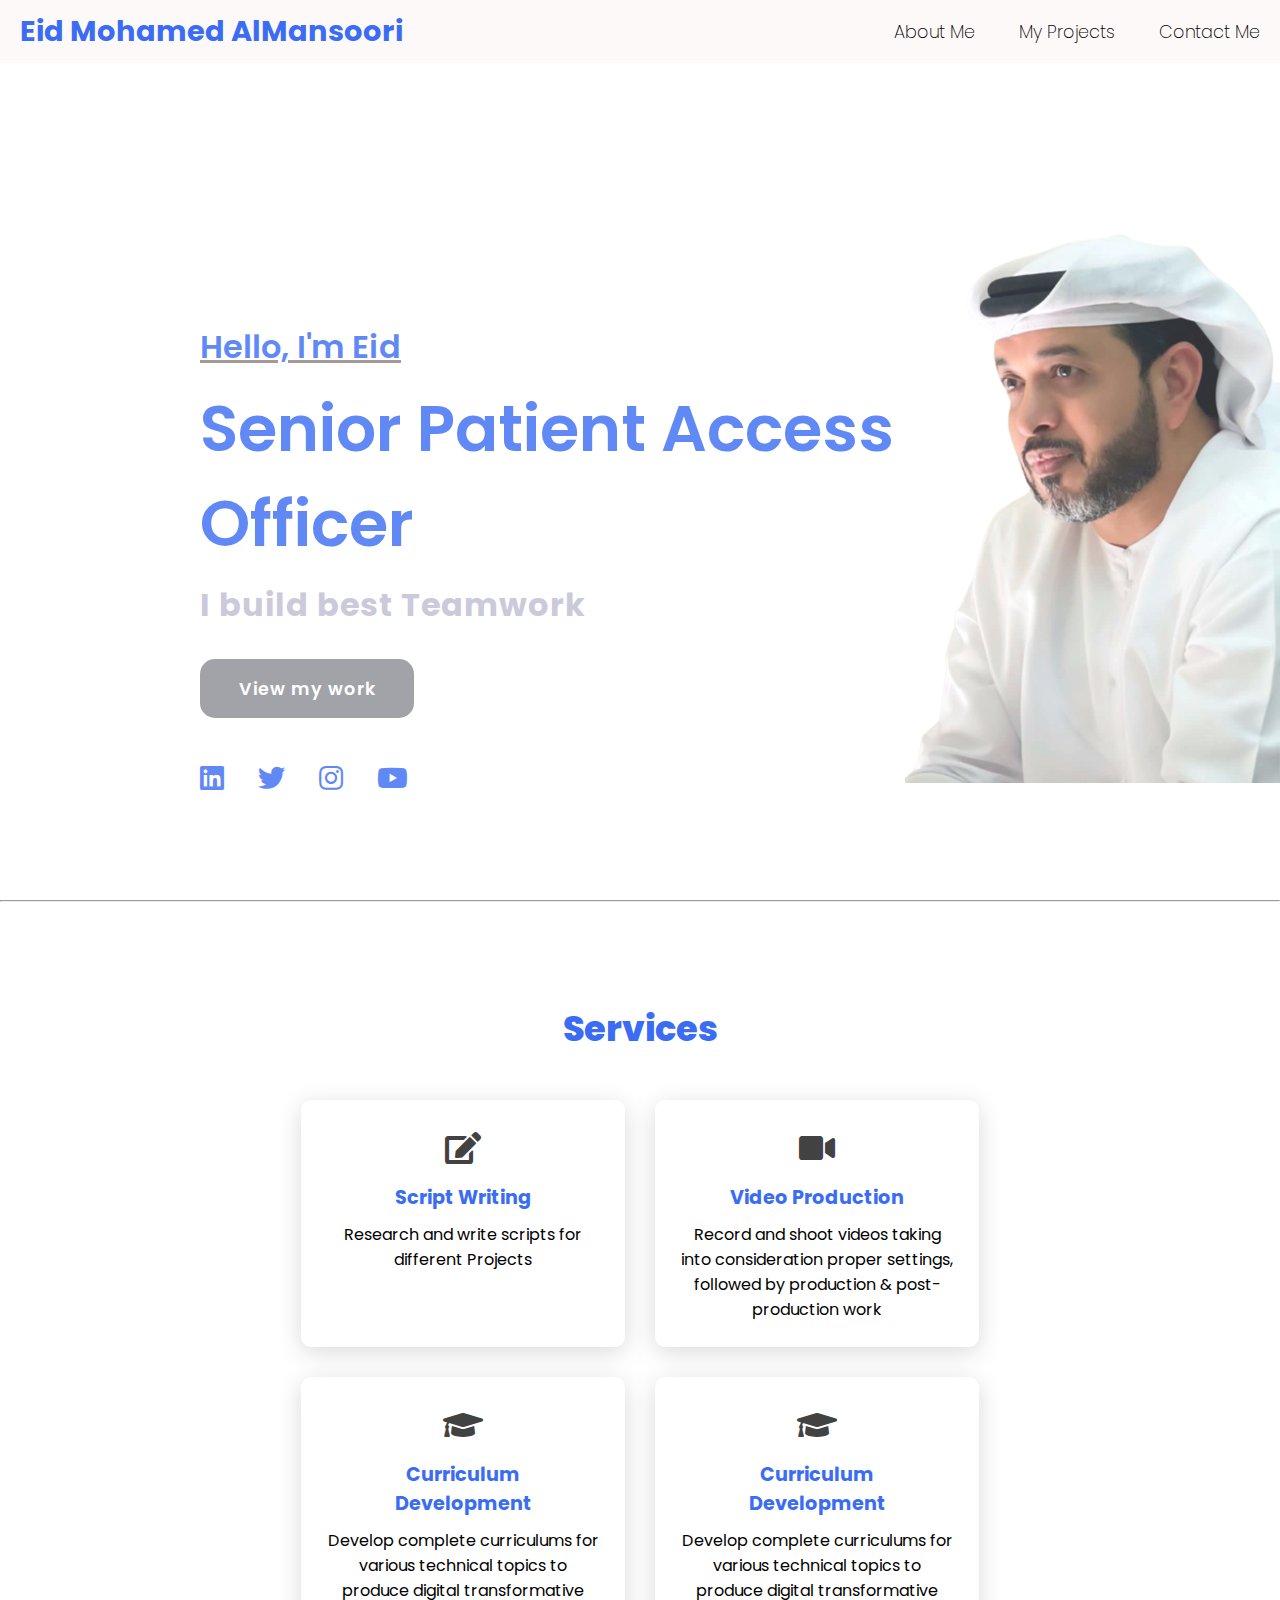
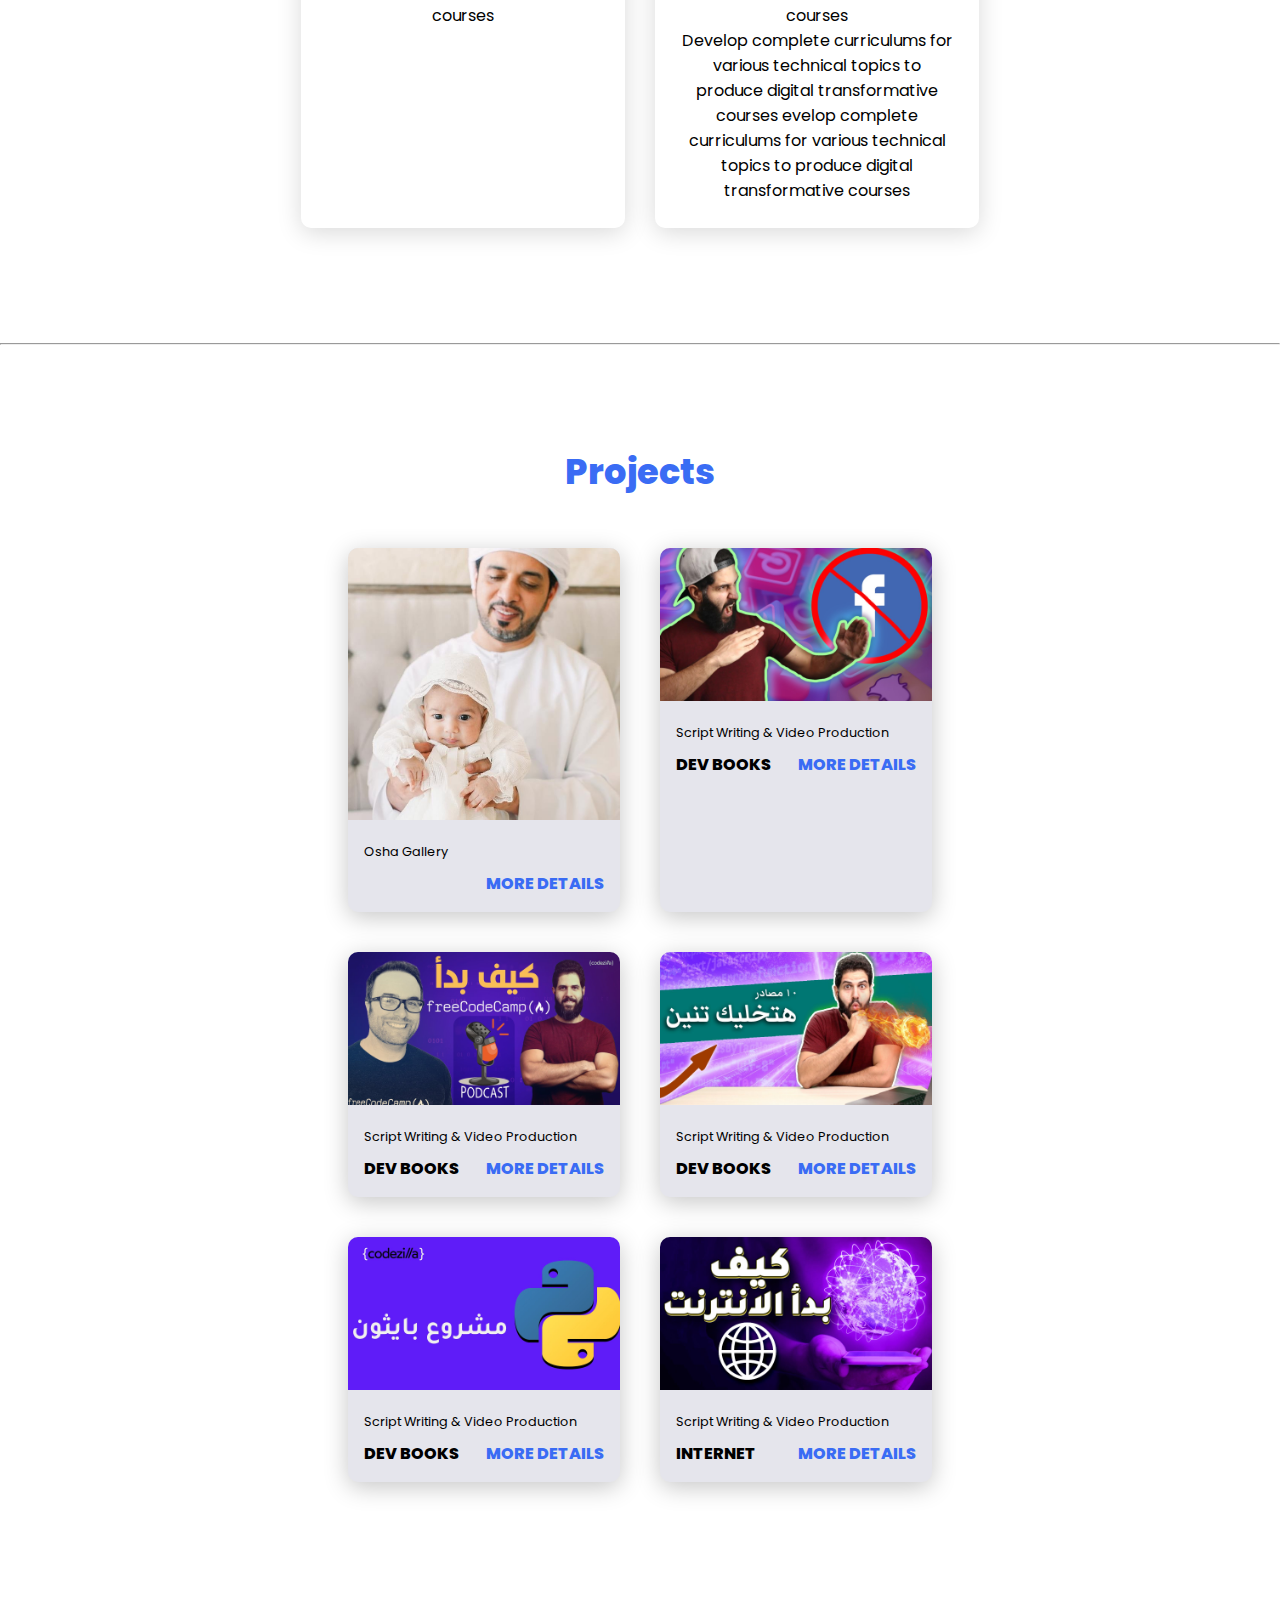
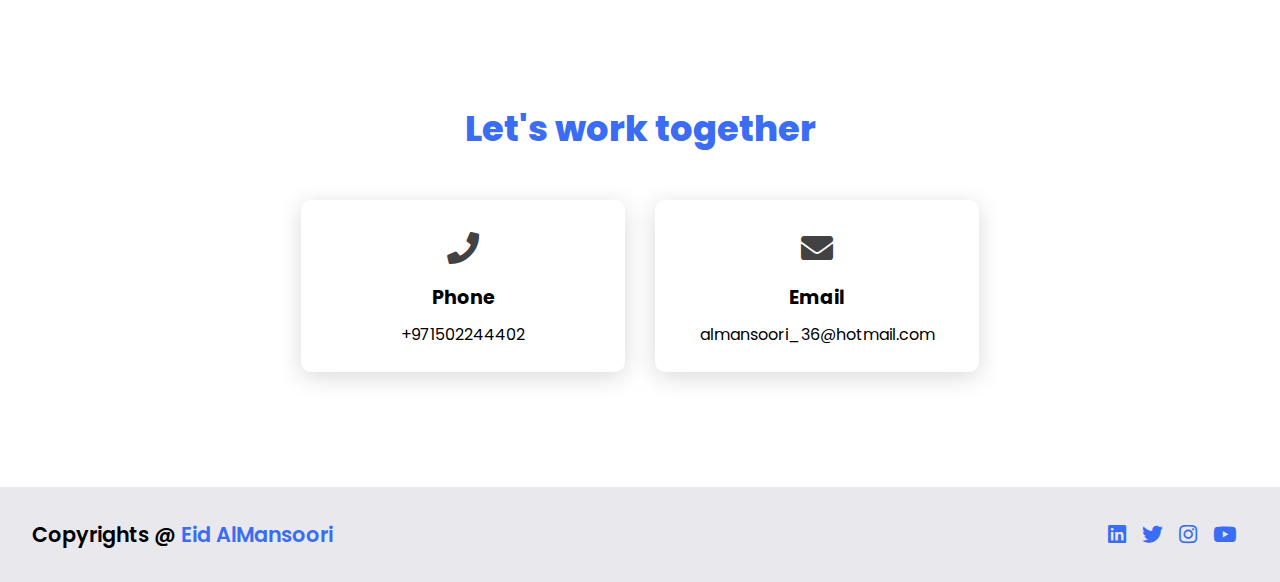
==== index.html @ 2c75a805 "b" ====
<!DOCTYPE html>
<html lang="en">
<head>
    <meta charset="UTF-8">
    <meta http-equiv="X-UA-Compatible" content="IE=edge">
    <meta name="viewport" content="width=device-width, initial-scale=1.0">
    <link rel="stylesheet" href="https://cdnjs.cloudflare.com/ajax/libs/font-awesome/5.15.4/css/all.min.css">
    <link rel="stylesheet" href="style.css">
    <title>Eid AlMansoori</title>
</head>



<body>

    <header>
        <a href="#" class="logo">Eid Mohamed AlMansoori</a>
        <nav class="navigation">
            <a href="#services">About Me</a>
            <a href="#projects">My Projects</a>
            <a href="#contact">Contact Me</a>
        </nav>
    </header>

    <section class="main">
        <div>
            <h2>Hello, I'm Eid<br><span>Senior Patient Access Officer</span></h2>
            <h3>I build best Teamwork</h3>
            <a href="#projects" class="main-btn">View my work</a>
            <div class="social-icons">
                <a href="#"><i class="fab fa-linkedin"></i></a>
                <a href="#"><i class="fab fa-twitter"></i></a>
                <a href="#"><i class="fab fa-instagram"></i></a>
                <a href="#"><i class="fab fa-youtube"></i></a>
            </div>
        </div>
    </section>
    
    <hr>

    <section class="cards" id="services">
        <h2 class="title">Services</h2>
        <div class="content">
            <div class="card">
                <div class="icon">
                    <i class="fas fa-edit"></i>
                </div>
                <div class="info">
                    <h3>Script Writing</h3>
                    <p>Research and write scripts for different Projects</p>
                </div>
            </div>
            <div class="card">
                <div class="icon">
                    <i class="fas fa-video"></i>
                </div>
                <div class="info">
                    <h3>Video Production</h3>
                    <p>Record and shoot videos taking into consideration proper settings, followed by production & post-production work</p>
                </div>
            </div>
            <div class="card">
                <div class="icon">
                    <i class="fas fa-graduation-cap"></i>
                </div>
                <div class="info">
                    <h3>Curriculum Development</h3>
                    <p>Develop complete curriculums for various technical topics to produce digital transformative courses</p>
                </div>
            </div>
            <div class="card">
                <div class="icon">
                    <i class="fas fa-graduation-cap"></i>
                </div>
                <div class="info">
                    <h3>Curriculum Development</h3>
                    <p>Develop complete curriculums for various technical topics to produce digital transformative courses</p>
                    <p>Develop complete curriculums for various technical topics to produce digital transformative courses evelop complete curriculums for various technical topics to produce digital transformative courses</p>
                </div>
        </div>
    </section>
<hr>
    <section class="projects" id="projects">
        <h2 class="title">Projects</h2>
        <div class="content">
            <div class="project-card">
                <div class="project-image">
                    <img src="images/Eid.jpg" />
                </div>
                <div class="project-info">
                    <p class="project-category">Osha Gallery</p>
                    <strong class="project-title">
                        <span></span>
                        <a href="#" class="more-details">More details</a>
                    </strong>
                </div>
            </div>
            <div class="project-card">
                <div class="project-image">
                    <img src="images/work2.jpg" />
                </div>
                <div class="project-info">
                    <p class="project-category">Script Writing & Video Production</p>
                    <strong class="project-title">
                        <span>Dev Books</span>
                        <a href="#" class="more-details">More details</a>
                    </strong>
                </div>
            </div>
            <div class="project-card">
                <div class="project-image">
                    <img src="images/work3.jpg" />
                </div>
                <div class="project-info">
                    <p class="project-category">Script Writing & Video Production</p>
                    <strong class="project-title">
                        <span>Dev Books</span>
                        <a href="#" class="more-details">More details</a>
                    </strong>
                </div>
            </div>
            <div class="project-card">
                <div class="project-image">
                    <img src="images/work4.jpg" />
                </div>
                <div class="project-info">
                    <p class="project-category">Script Writing & Video Production</p>
                    <strong class="project-title">
                        <span>Dev Books</span>
                        <a href="#" class="more-details">More details</a>
                    </strong>
                </div>
            </div>
            <div class="project-card">
                <div class="project-image">
                    <img src="images/work5.jpg" />
                </div>
                <div class="project-info">
                    <p class="project-category">Script Writing & Video Production</p>
                    <strong class="project-title">
                        <span>Dev Books</span>
                        <a href="#" class="more-details">More details</a>
                    </strong>
                </div>
            </div>
            <div class="project-card">
                <div class="project-image">
                    <img src="images/work6.jpg" />
                </div>
                <div class="project-info">
                    <p class="project-category">Script Writing & Video Production</p>
                    <strong class="project-title">
                        <span>Internet</span>
                        <a href="#" class="more-details">More details</a>
                    </strong>
                </div>
            </div>
        </div>
    </section>

    <section class="cards contact" id="contact">
        <h2 class="title">Let's work together</h2>
        <div class="content">
            <div class="card">
                <div class="icon">
                    <i class="fas fa-phone"></i>
                </div>
                <div class="info">
                    <h3>Phone</h3>
                    <p>+971502244402</p>
                </div>
            </div>
            <div class="card">
                <div class="icon">
                    <i class="fas fa-envelope"></i>
                </div>
                <div class="info">
                    <h3>Email</h3>
                    <p>almansoori_36@hotmail.com</p>
                </div>
            </div>
        </div>
    </section>
    
    <footer class="footer">

        <p class="footer-title">Copyrights @ <span>Eid AlMansoori</span></p>
        <div class="social-icons">
            <a href="#"><i class="fab fa-linkedin"></i></a>
            <a href="#"><i class="fab fa-twitter"></i></a>
            <a href="#"><i class="fab fa-instagram"></i></a>
            <a href="#"><i class="fab fa-youtube"></i></a>
        </div>
        
    </footer>

</body>
</html>
---- style.css ----
@import url('https://fonts.googleapis.com/css2?family=Poppins:ital,wght@0,100;0,200;0,300;0,400;0,500;0,600;0,700;0,800;0,900;1,100;1,200;1,300;1,400;1,500;1,600;1,700;1,800;1,900&display=swap');

*{
    font-family: 'Poppins', sans-serif;
    margin: 0;
    padding: 0;
    box-sizing: border-box;
    scroll-behavior: smooth; 
}


header {
    background-color: #fdf9f9;
    width: 100%;
    position: fixed;
    z-index: 999;
    display: flex;
    justify-content: space-between;
    align-items: center;
    padding: 10px 20px ;
}

.logo{
    text-decoration: none;
    color: #3a6cf4;
    font-weight: 700;
    font-size: 1.8em;
    text-shadow: #000000;
}

.navigation a{
    color: #000000;
    text-decoration: none;
    font-size: 1.1em;
    font-weight: 250;
    padding-left: 40px; 
}


hr {
    box-sizing: content-box;
    height: 0;
    overflow: visible;}


.navigation a:hover{
    color: #6d6d6e;
}

section {
    padding: 100px 200px;
}

.main {
    width: 100%;
    min-height: 100vh;
    display: flex;
    align-items: flex-end;
    background: url(images/image.png) no-repeat;
    background-position: right;
    background-attachment: fixed;
    opacity: 0.8
}

.main h2 {
    color: #3a6cf4;
    font-size: 2em;
    font-weight: 600;
    text-decoration-line: underline;
    text-decoration-color: rgb(142, 130, 130);
}

.main h2 span {
    display: inline-block;
    margin-top: 10px;
    color: #3a6cf4;
    font-size: 2em;
    font-weight: 600;
}

.main h3 {
    color: #bdbdd1;
    font-size: 2em;
    font-weight: 700;
    letter-spacing: 1px;
    margin-top: 10px;
    margin-bottom: 30px;
}

.main-btn {
    color: #fff;
    background-color: #8b8d94;
    text-decoration: none;
    font-size: 1.1em;
    font-weight: 600;
    display: inline-block;
    padding: 0.9375em 2.1875em;
    letter-spacing: 1px;
    border-radius: 15px;
    margin-bottom: 40px;
    transition: 0.7s ease;
}

.main-btn:hover {
    background-color: #010510;
    transform: scale(1.1);
}

.social-icons a {
    color: #3a6cf4;
    font-size: 1.7em;
    padding-right: 30px;
}
.social-icons a :hover{
    color: rgb(3, 3, 3);
    transform: scale(1.2);
}


.title {
    display: flex;
    justify-content: center;
    color: #3a6cf4;
    font-size: 2.2em;
    font-weight: 800;
    margin-bottom: 30px;
}

.content {
    display: flex;
    justify-content: center;
    flex-direction: row;
    flex-wrap: wrap;
}

.card {
    background-color: #fff;
    width: 20.25em;
    box-shadow: 0 5px 25px rgba(1 1 1 / 15%);
    border-radius: 10px;
    padding: 25px;
    margin: 15px;
    transition: 0.7s ease;
}

.card:hover {
    transform: scale(1.1);
}

.card .icon {
    color: #424242;
    font-size: 2em;
    text-align: center;
}

.info {
    text-align: center;
}

.info h3{
    color: #3a6cf4;
    font-size: 1.2em;
    font-weight: 700;
    margin: 10px;
}

.projects {
    background-color:rgba(255, 255, 255, 0);
}

.projects .content{
    margin-top: 30px;
}

.project-card {
    background-color: #e5e5ec;
    box-shadow: 0 5px 25px rgba(1, 1, 1, 0.228);
    
    min-height: 14em;
    width: 17em;
    overflow: hidden;
    border-radius: 10px;
    margin: 20px;
    transition: 0.7s ease;
}

.project-card:hover {
   transform: scale(1.8);
   border: 2px solid rgb(0, 0, 0);
}

.project-card:hover .project-image {
    opacity: 0.5;
 }

.project-image img{
    width: 100%
}


.project-info {
    padding: 1em;

}

.project-category {
    font-size: 0.8em;
    color: #000;
}

.project-title {
    display: flex;
    justify-content: space-between;
    text-transform: uppercase;
    font-weight: 800;
    margin-top: 10px;
}

.more-details {
    text-decoration: none;
    color: #3a6cf4;
    
}

.more-details:hover {
    color: #000000;
}

.contact .icon{
    font-size: 4;
}

.contact .info h3 {
    color: #000;
}

.contact .info p {
    font-size: auto;
}

.footer {
    background-color: #e9e9ed;
    color: rgb(0, 0, 0);
    padding: 2em;
    display: flex;
    justify-content: space-between;
}

.footer-title {
    font-size: 1.3em;
    font-weight: 600;
}

.footer-title span {
    color: #3a6cf4;
}
.footer .social-icons a{
    font-size: 1.3rem;
    padding: 0 12px 0 0;
}

@media (max-width:1023px){
    header{
        padding: 12px 20px;
    }

    .navigation a{
        padding-left: 10px;
    }

    .title{
        font-size: 1.8em;
    }

    section{
        padding: 80px 20px;
    }

    .main-content h2{
        font-size: 1em;
    }

    .main-content h3{
        font-size: 1.6em;
    }

    .content{
        flex-direction: column;
        align-items: center;
    }

}

@media (max-width:641px){
    body{
        font-size: 12px;
    }

    .main-content h2{
        font-size: 0.8em;
    }

    .main-content h3{
        font-size: 1.4em;
    }
}

@media (max-width:300px){
    body{
        font-size: 10px;
     
    }
}
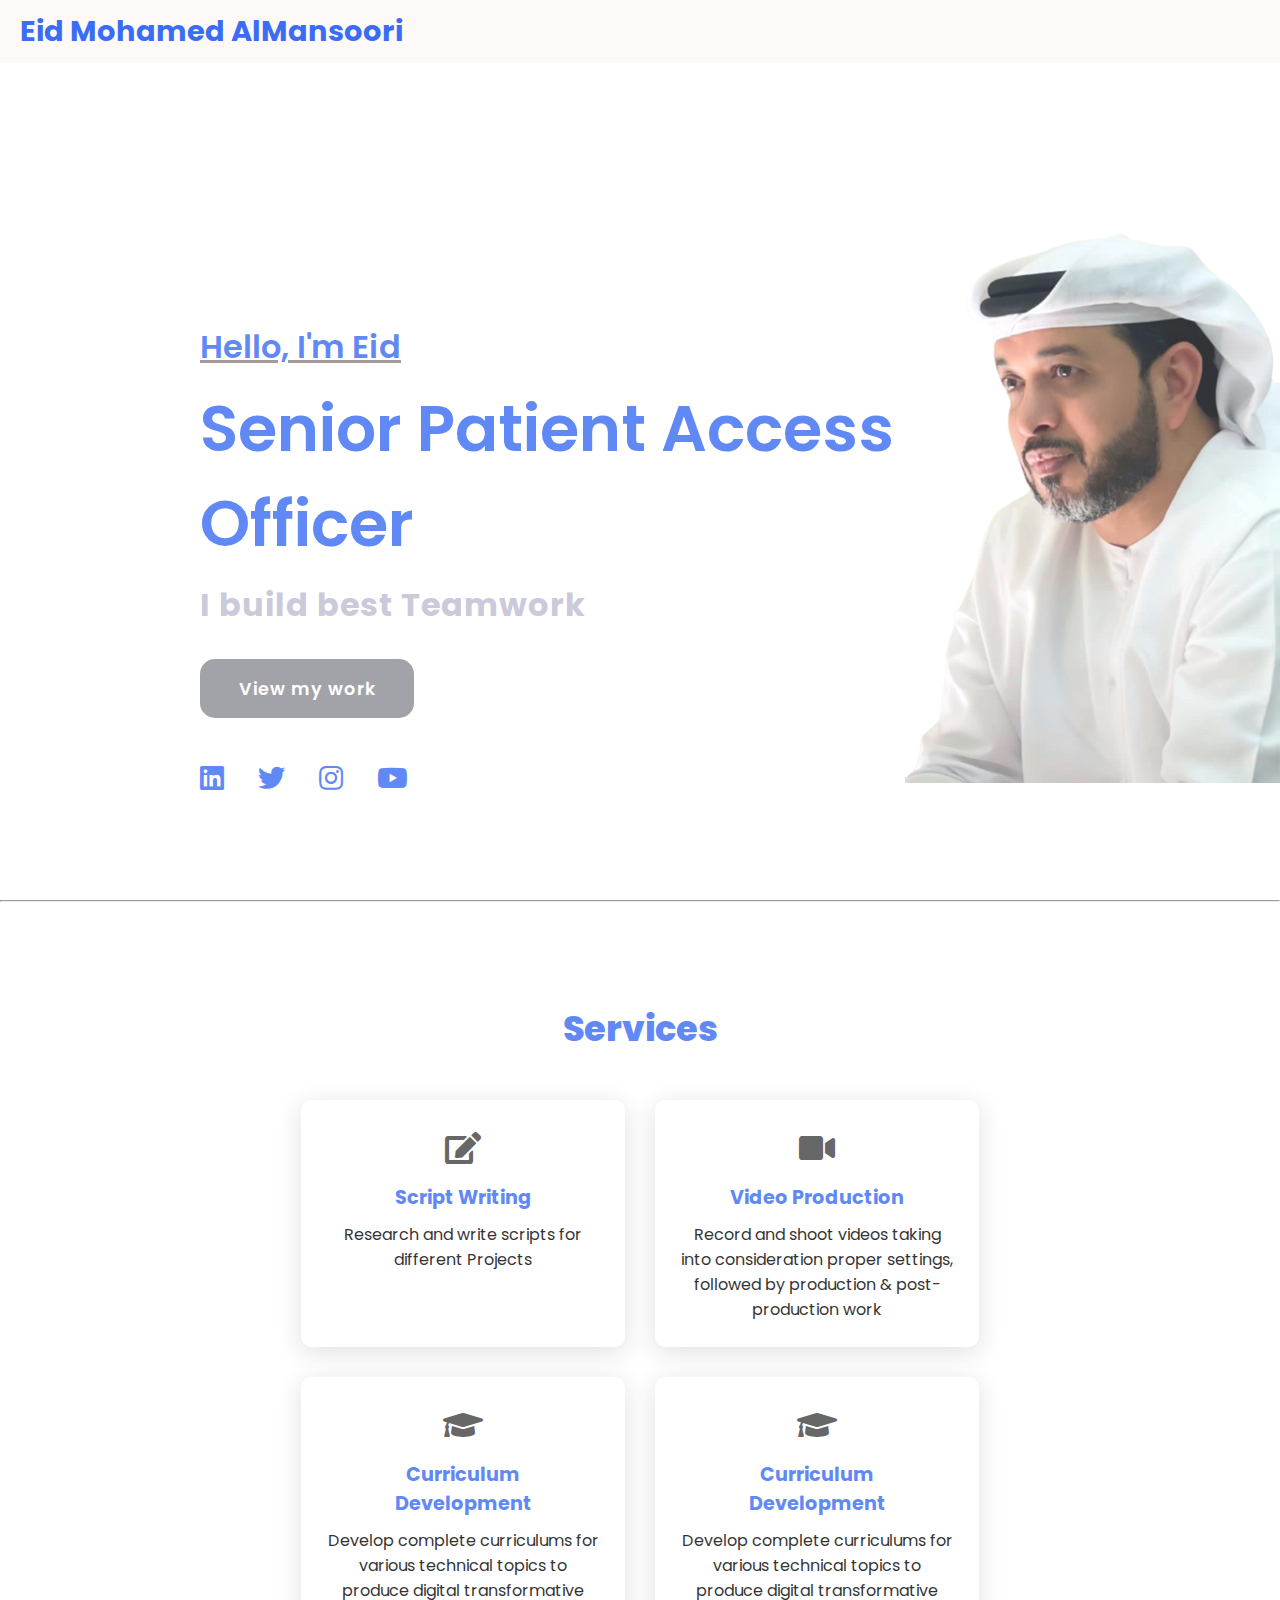
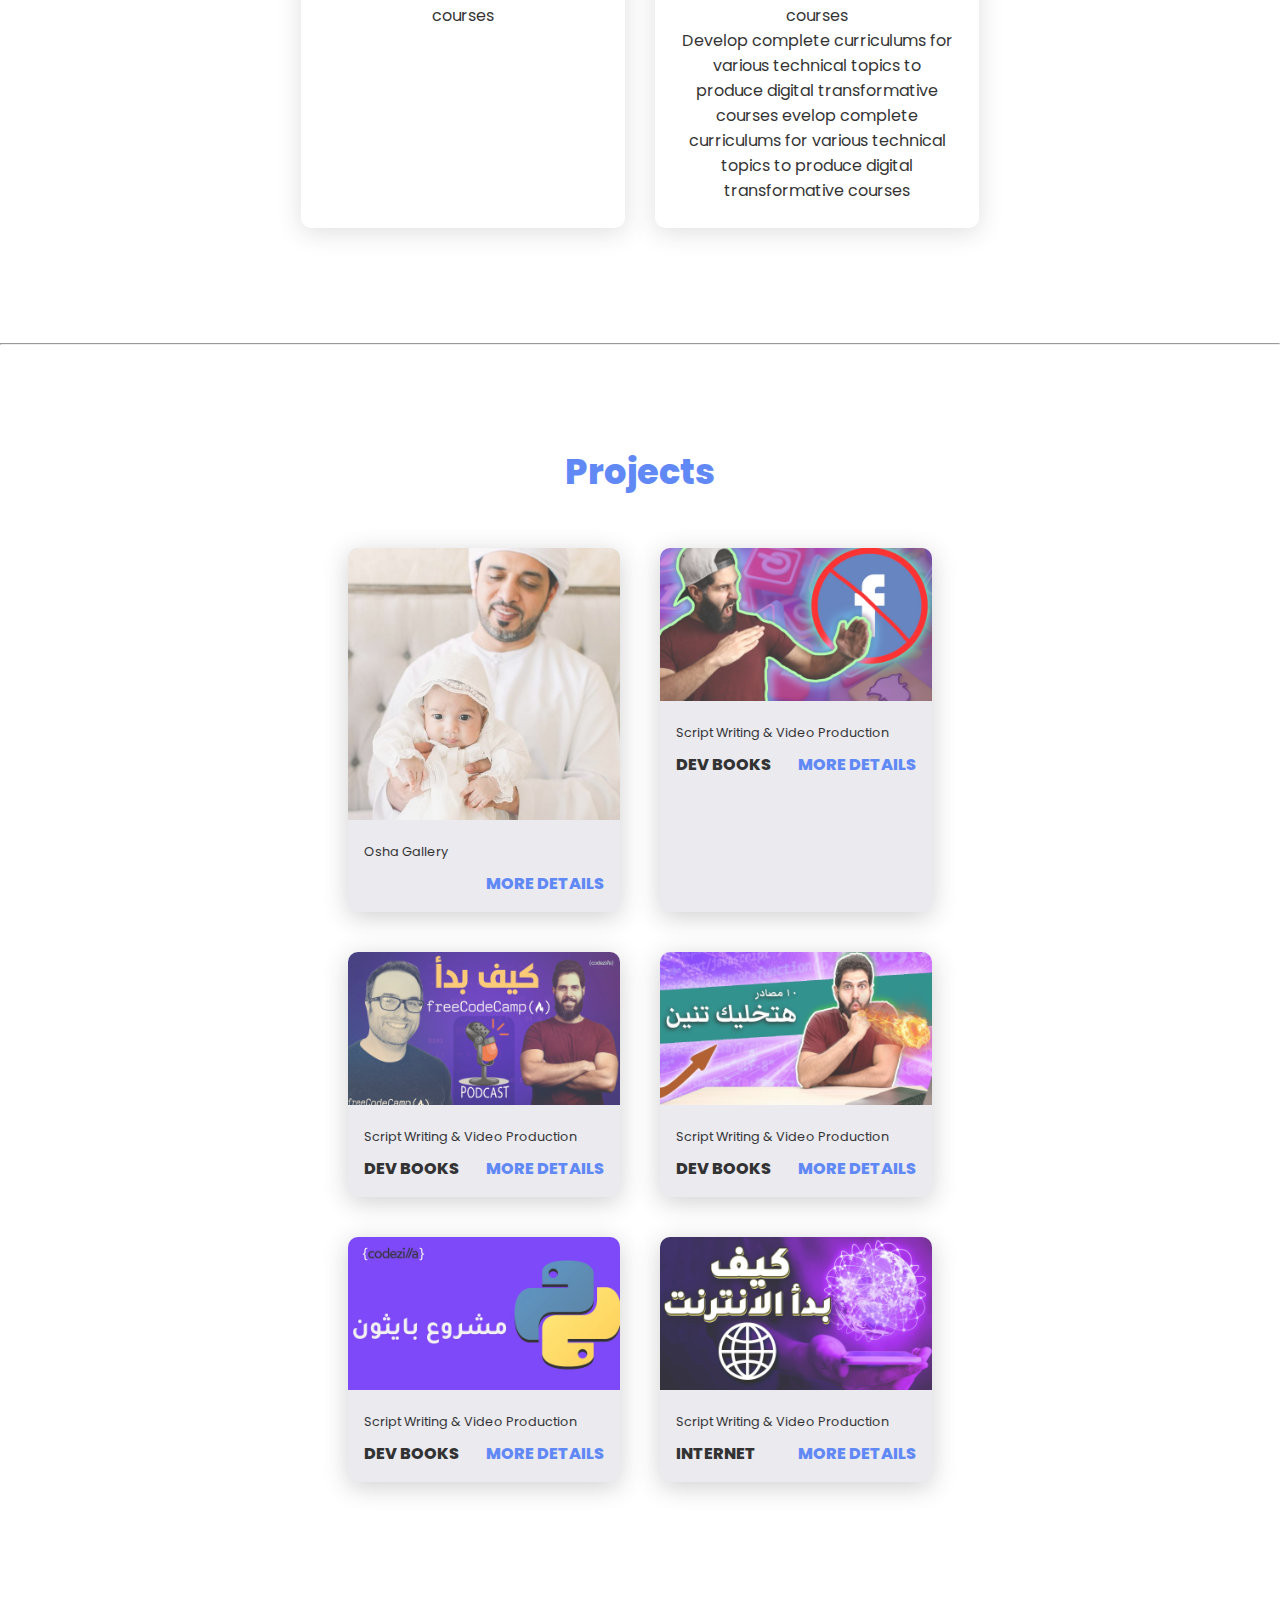
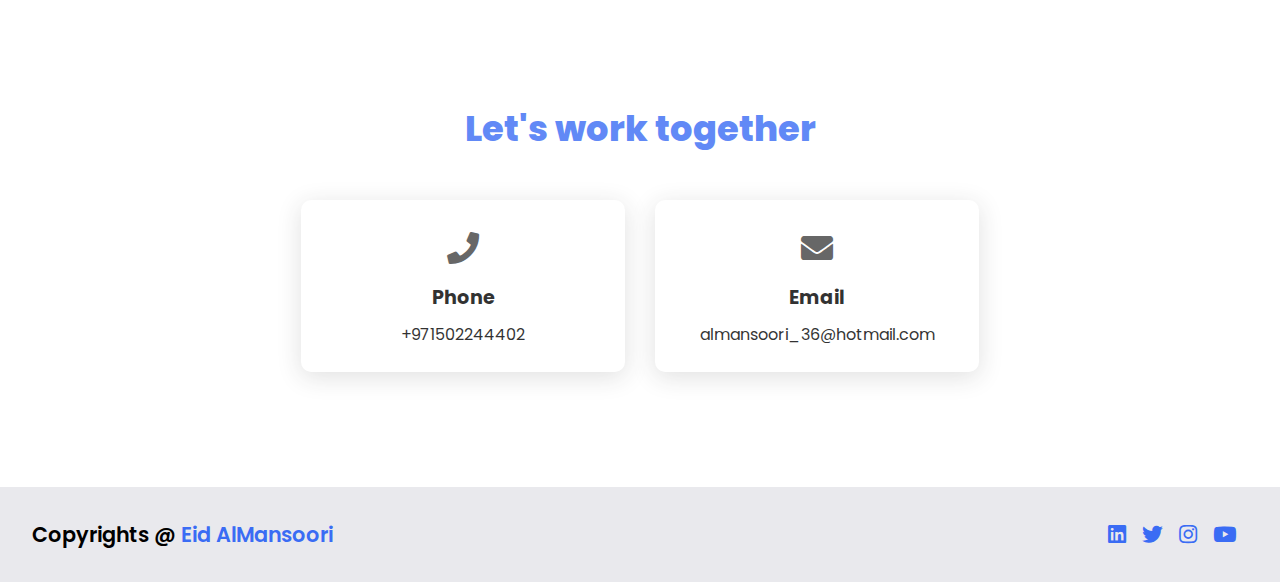
==== commit 20a4cb4a: "a" ====
--- a/index.html
+++ b/index.html
@@ -15,11 +15,6 @@
 
     <header>
         <a href="#" class="logo">Eid Mohamed AlMansoori</a>
-        <nav class="navigation">
-            <a href="#services">About Me</a>
-            <a href="#projects">My Projects</a>
-            <a href="#contact">Contact Me</a>
-        </nav>
     </header>
 
     <section class="main">
@@ -30,7 +25,7 @@
             <div class="social-icons">
                 <a href="#"><i class="fab fa-linkedin"></i></a>
                 <a href="#"><i class="fab fa-twitter"></i></a>
-                <a href="#"><i class="fab fa-instagram"></i></a>
+                <a href="https://www.instagram.com/eid__almansoori/"><i class="fab fa-instagram"></i></a>
                 <a href="#"><i class="fab fa-youtube"></i></a>
             </div>
         </div>
--- a/style.css
+++ b/style.css
@@ -49,6 +49,10 @@
 
 section {
     padding: 100px 200px;
+    background: url(images/image.png) no-repeat;
+    background-position: right;
+    background-attachment: fixed;
+    opacity: 0.8
 }
 
 .main {
@@ -110,6 +114,7 @@
     color: #3a6cf4;
     font-size: 1.7em;
     padding-right: 30px;
+    transform: scale(1.1);
 }
 .social-icons a :hover{
     color: rgb(3, 3, 3);
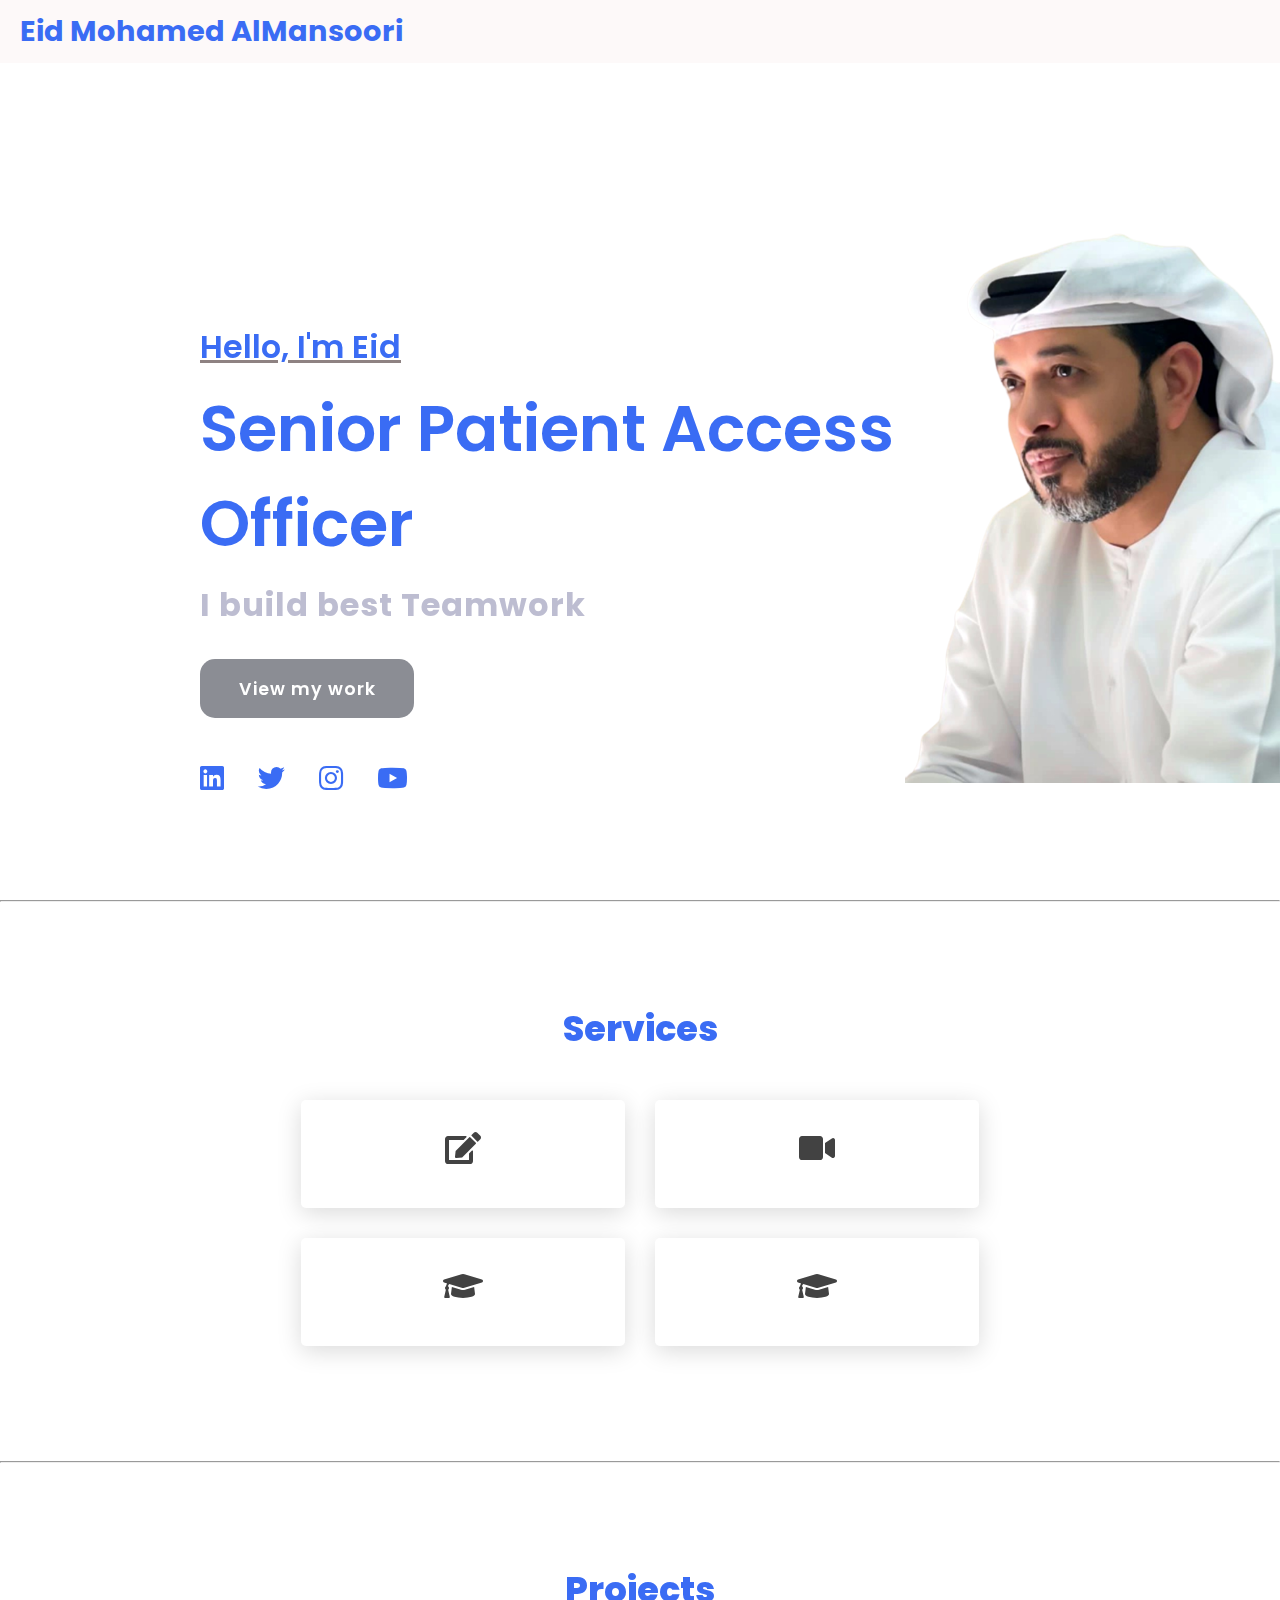
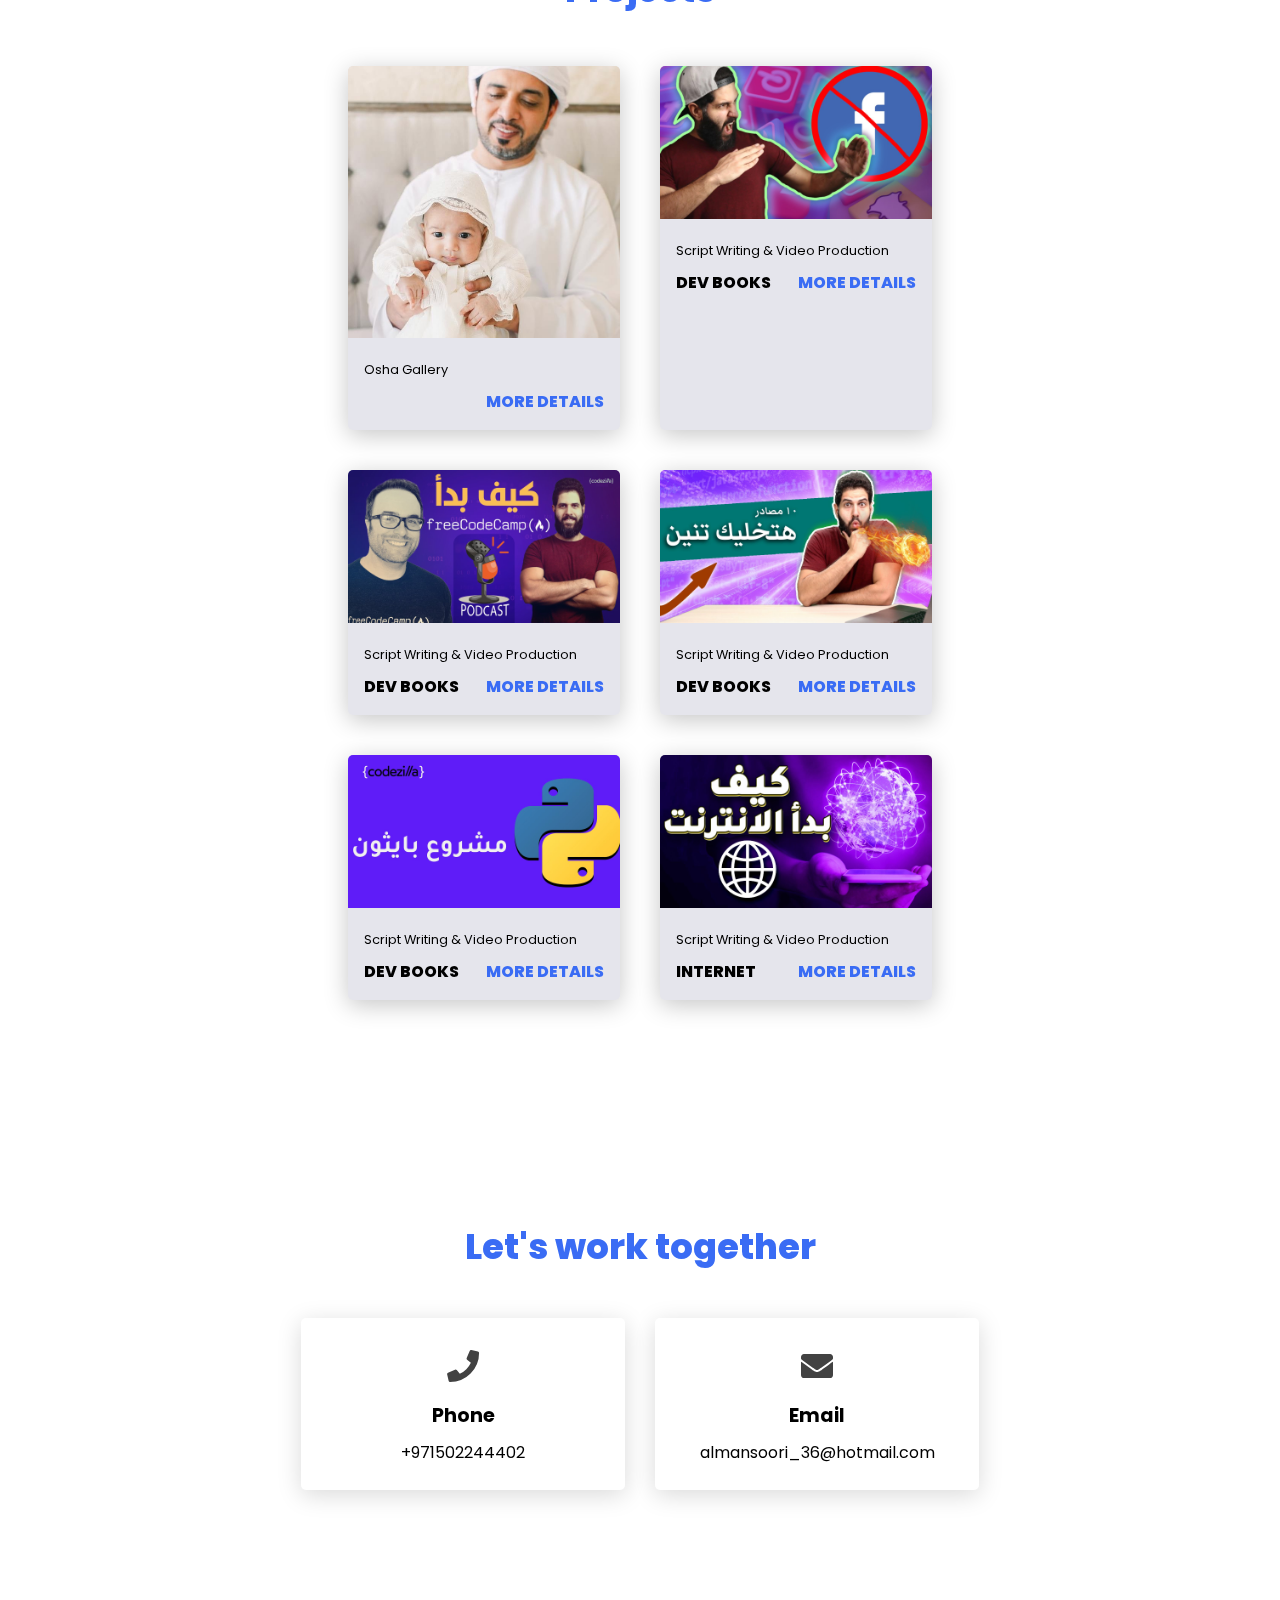
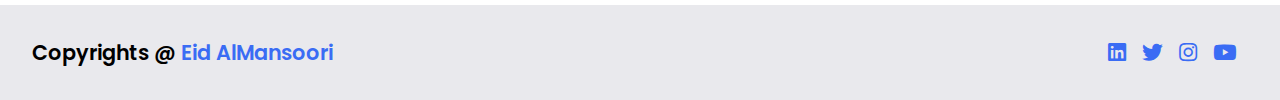
==== commit f6bd87bf: "a" ====
--- a/index.html
+++ b/index.html
@@ -24,7 +24,7 @@
             <a href="#projects" class="main-btn">View my work</a>
             <div class="social-icons">
                 <a href="#"><i class="fab fa-linkedin"></i></a>
-                <a href="#"><i class="fab fa-twitter"></i></a>
+                <a href="Galary.html"><i class="fab fa-twitter"></i></a>
                 <a href="https://www.instagram.com/eid__almansoori/"><i class="fab fa-instagram"></i></a>
                 <a href="#"><i class="fab fa-youtube"></i></a>
             </div>
@@ -41,8 +41,8 @@
                     <i class="fas fa-edit"></i>
                 </div>
                 <div class="info">
-                    <h3>Script Writing</h3>
-                    <p>Research and write scripts for different Projects</p>
+                    <h3></h3>
+                    <p></p>
                 </div>
             </div>
             <div class="card">
@@ -50,8 +50,8 @@
                     <i class="fas fa-video"></i>
                 </div>
                 <div class="info">
-                    <h3>Video Production</h3>
-                    <p>Record and shoot videos taking into consideration proper settings, followed by production & post-production work</p>
+                    <h3></h3>
+                    <p></p>
                 </div>
             </div>
             <div class="card">
@@ -59,8 +59,8 @@
                     <i class="fas fa-graduation-cap"></i>
                 </div>
                 <div class="info">
-                    <h3>Curriculum Development</h3>
-                    <p>Develop complete curriculums for various technical topics to produce digital transformative courses</p>
+                    <h3></h3>
+                    <p></p>
                 </div>
             </div>
             <div class="card">
@@ -68,9 +68,9 @@
                     <i class="fas fa-graduation-cap"></i>
                 </div>
                 <div class="info">
-                    <h3>Curriculum Development</h3>
-                    <p>Develop complete curriculums for various technical topics to produce digital transformative courses</p>
-                    <p>Develop complete curriculums for various technical topics to produce digital transformative courses evelop complete curriculums for various technical topics to produce digital transformative courses</p>
+                    <h3></h3>
+                    <p></p>
+                    
                 </div>
         </div>
     </section>
--- a/style.css
+++ b/style.css
@@ -21,7 +21,7 @@
 }
 
 .logo{
-    text-decoration: none;
+    text-decoration:gold;
     color: #3a6cf4;
     font-weight: 700;
     font-size: 1.8em;
@@ -49,10 +49,10 @@
 
 section {
     padding: 100px 200px;
-    background: url(images/image.png) no-repeat;
-    background-position: right;
-    background-attachment: fixed;
-    opacity: 0.8
+    backface-visibility: hidden;
+    
+
+    
 }
 
 .main {
@@ -63,7 +63,7 @@
     background: url(images/image.png) no-repeat;
     background-position: right;
     background-attachment: fixed;
-    opacity: 0.8
+    
 }
 
 .main h2 {
@@ -142,7 +142,7 @@
     background-color: #fff;
     width: 20.25em;
     box-shadow: 0 5px 25px rgba(1 1 1 / 15%);
-    border-radius: 10px;
+    border-radius: 5px;
     padding: 25px;
     margin: 15px;
     transition: 0.7s ease;
@@ -150,6 +150,7 @@
 
 .card:hover {
     transform: scale(1.1);
+    
 }
 
 .card .icon {
@@ -158,6 +159,11 @@
     text-align: center;
 }
 
+.icon :hover{
+
+    color: #3a6cf4;
+}
+
 .info {
     text-align: center;
 }
@@ -184,7 +190,7 @@
     min-height: 14em;
     width: 17em;
     overflow: hidden;
-    border-radius: 10px;
+    border-radius: 5px;
     margin: 20px;
     transition: 0.7s ease;
 }
@@ -200,6 +206,7 @@
 
 .project-image img{
     width: 100%
+
 }
 
 
@@ -221,6 +228,7 @@
     margin-top: 10px;
 }
 
+
 .more-details {
     text-decoration: none;
     color: #3a6cf4;
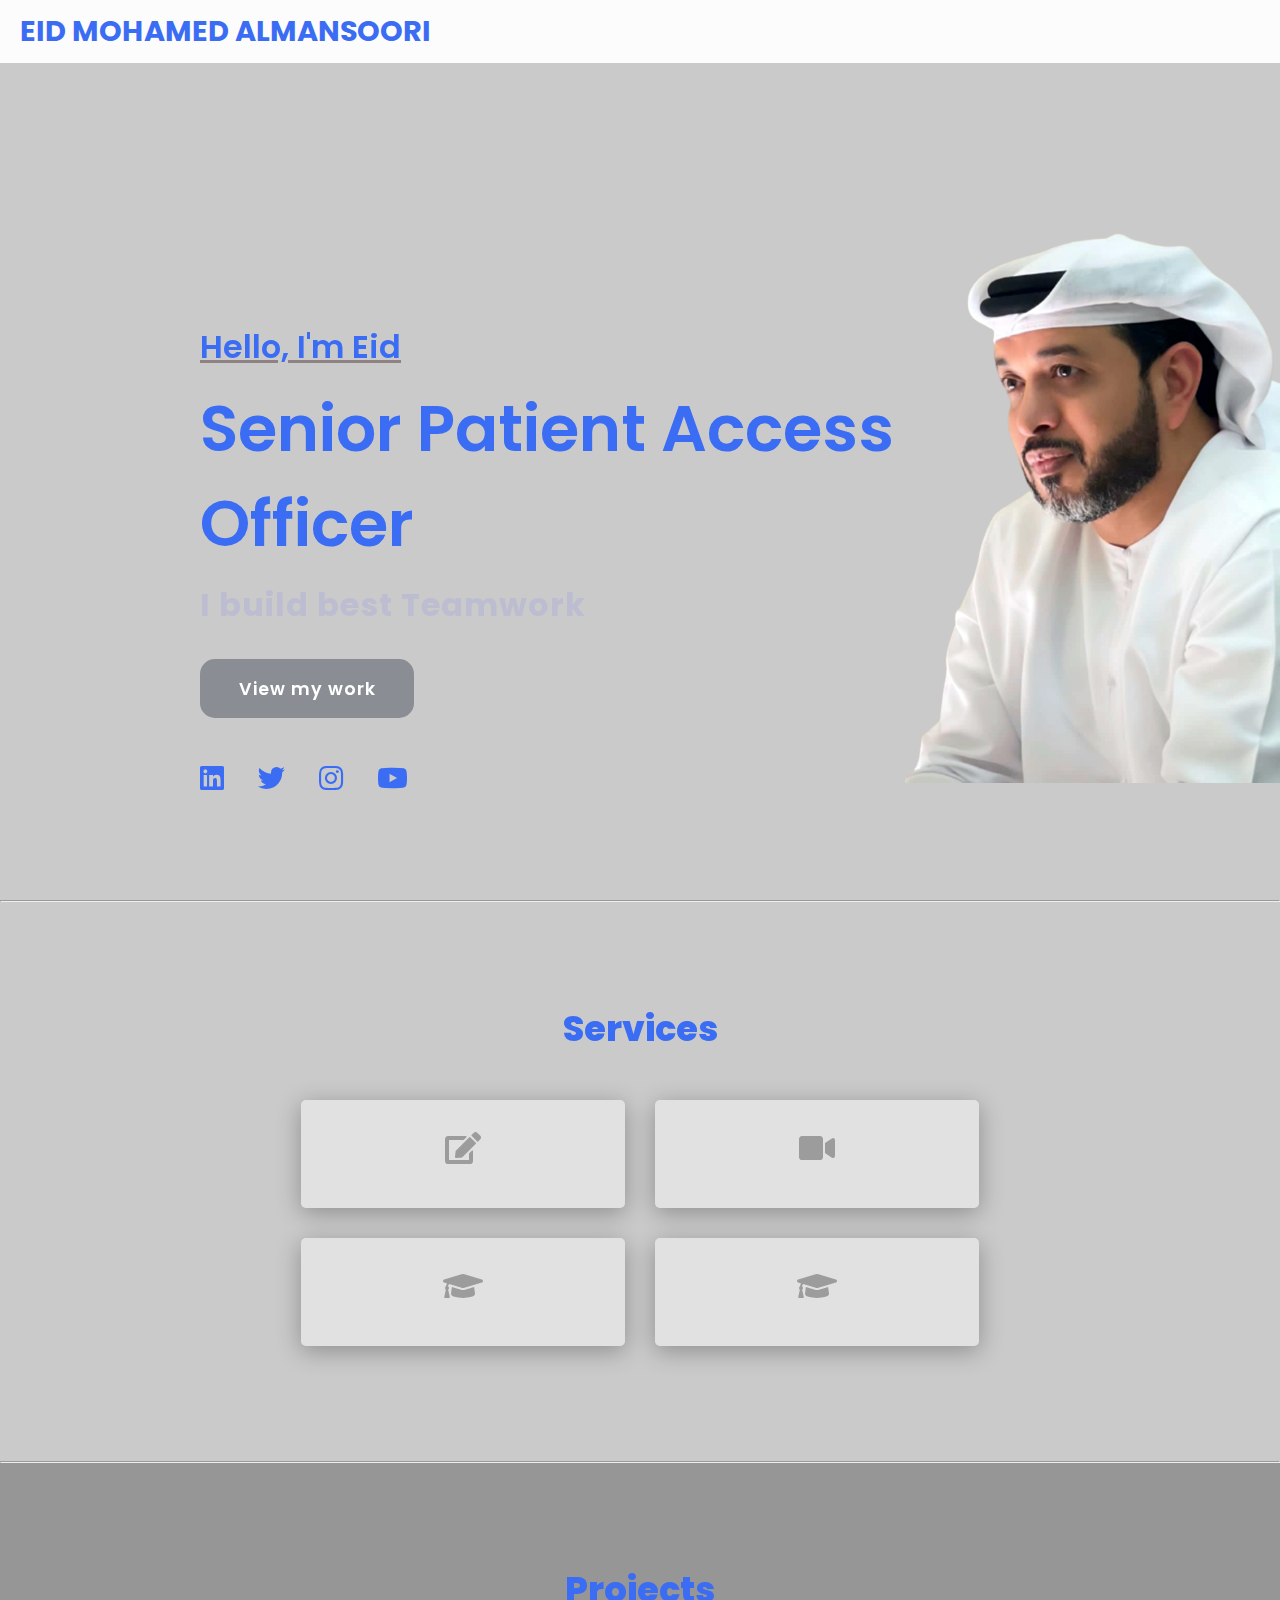
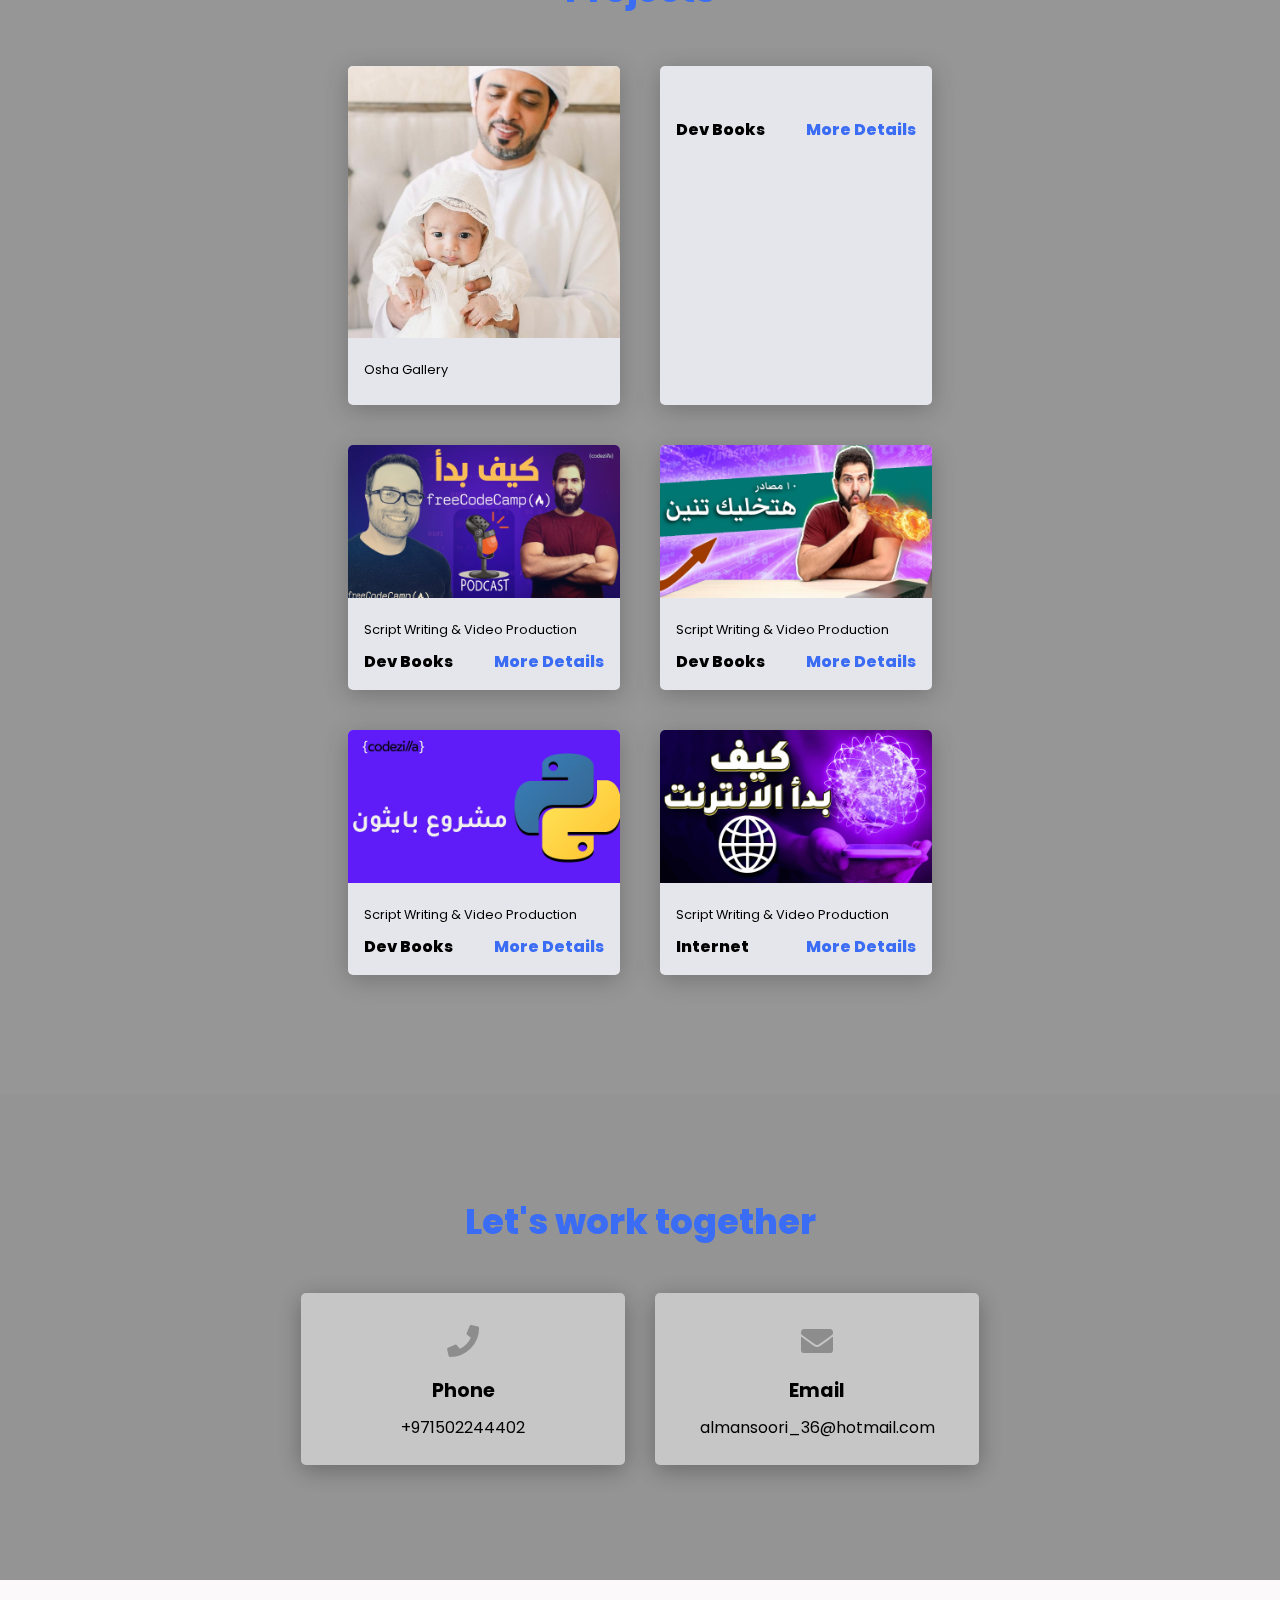
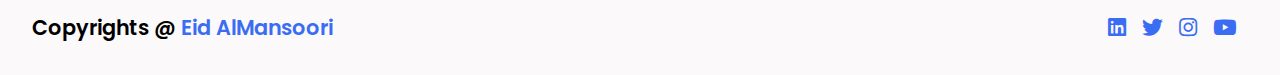
==== commit c34ea776: "a" ====
--- a/index.html
+++ b/index.html
@@ -86,16 +86,16 @@
                     <p class="project-category">Osha Gallery</p>
                     <strong class="project-title">
                         <span></span>
-                        <a href="#" class="more-details">More details</a>
+                      
                     </strong>
                 </div>
             </div>
             <div class="project-card">
                 <div class="project-image">
-                    <img src="images/work2.jpg" />
+                    <img src="" />
                 </div>
                 <div class="project-info">
-                    <p class="project-category">Script Writing & Video Production</p>
+                    <p class="project-category"></p>
                     <strong class="project-title">
                         <span>Dev Books</span>
                         <a href="#" class="more-details">More details</a>
--- a/style.css
+++ b/style.css
@@ -10,7 +10,7 @@
 
 
 header {
-    background-color: #fdf9f9;
+    background-color: #fcfcfc;
     width: 100%;
     position: fixed;
     z-index: 999;
@@ -26,6 +26,7 @@
     font-weight: 700;
     font-size: 1.8em;
     text-shadow: #000000;
+    text-transform: uppercase;
 }
 
 .navigation a{
@@ -54,16 +55,19 @@
 
     
 }
-
+body{
+    background: url(images/image.png) no-repeat;
+    background-position: right;
+    background-attachment: fixed;
+    background-color: rgba(0, 0, 0, 0.209);
+
+}
 .main {
     width: 100%;
     min-height: 100vh;
     display: flex;
     align-items: flex-end;
-    background: url(images/image.png) no-repeat;
-    background-position: right;
-    background-attachment: fixed;
-    
+
 }
 
 .main h2 {
@@ -136,12 +140,13 @@
     justify-content: center;
     flex-direction: row;
     flex-wrap: wrap;
+    
 }
 
 .card {
-    background-color: #fff;
+    background-color: rgba(252, 251, 251, 0.482);
     width: 20.25em;
-    box-shadow: 0 5px 25px rgba(1 1 1 / 15%);
+    box-shadow: 0 5px 25px rgba(1 1 1 / 30%);
     border-radius: 5px;
     padding: 25px;
     margin: 15px;
@@ -154,7 +159,7 @@
 }
 
 .card .icon {
-    color: #424242;
+    color: #4242426f;
     font-size: 2em;
     text-align: center;
 }
@@ -176,7 +181,7 @@
 }
 
 .projects {
-    background-color:rgba(255, 255, 255, 0);
+    background-color:rgba(12, 12, 12, 0.272);
 }
 
 .projects .content{
@@ -206,6 +211,7 @@
 
 .project-image img{
     width: 100%
+    
 
 }
 
@@ -223,7 +229,7 @@
 .project-title {
     display: flex;
     justify-content: space-between;
-    text-transform: uppercase;
+    text-transform: capitalize;
     font-weight: 800;
     margin-top: 10px;
 }
@@ -239,6 +245,9 @@
     color: #000000;
 }
 
+.contact{
+    background-color: rgba(0, 0, 0, 0.268);
+}
 .contact .icon{
     font-size: 4;
 }
@@ -252,7 +261,7 @@
 }
 
 .footer {
-    background-color: #e9e9ed;
+    background-color: #fbf9f9;
     color: rgb(0, 0, 0);
     padding: 2em;
     display: flex;
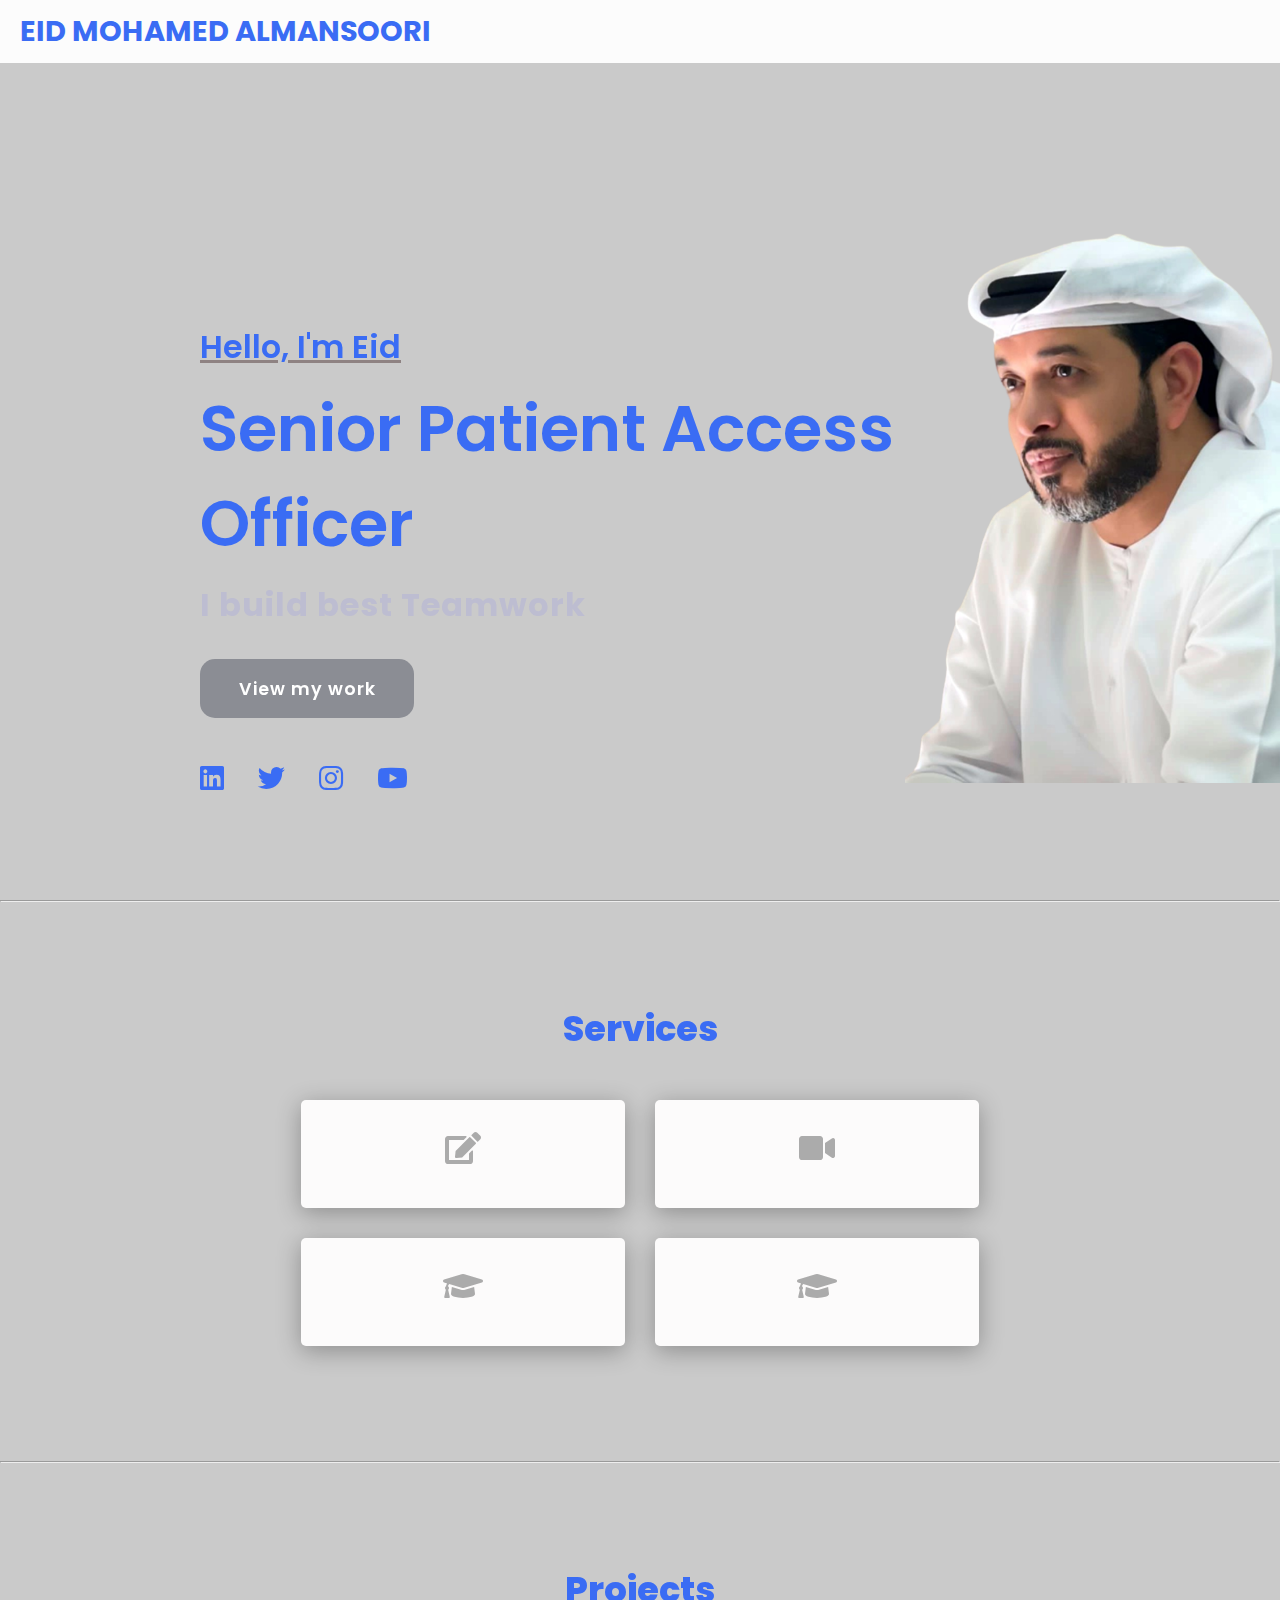
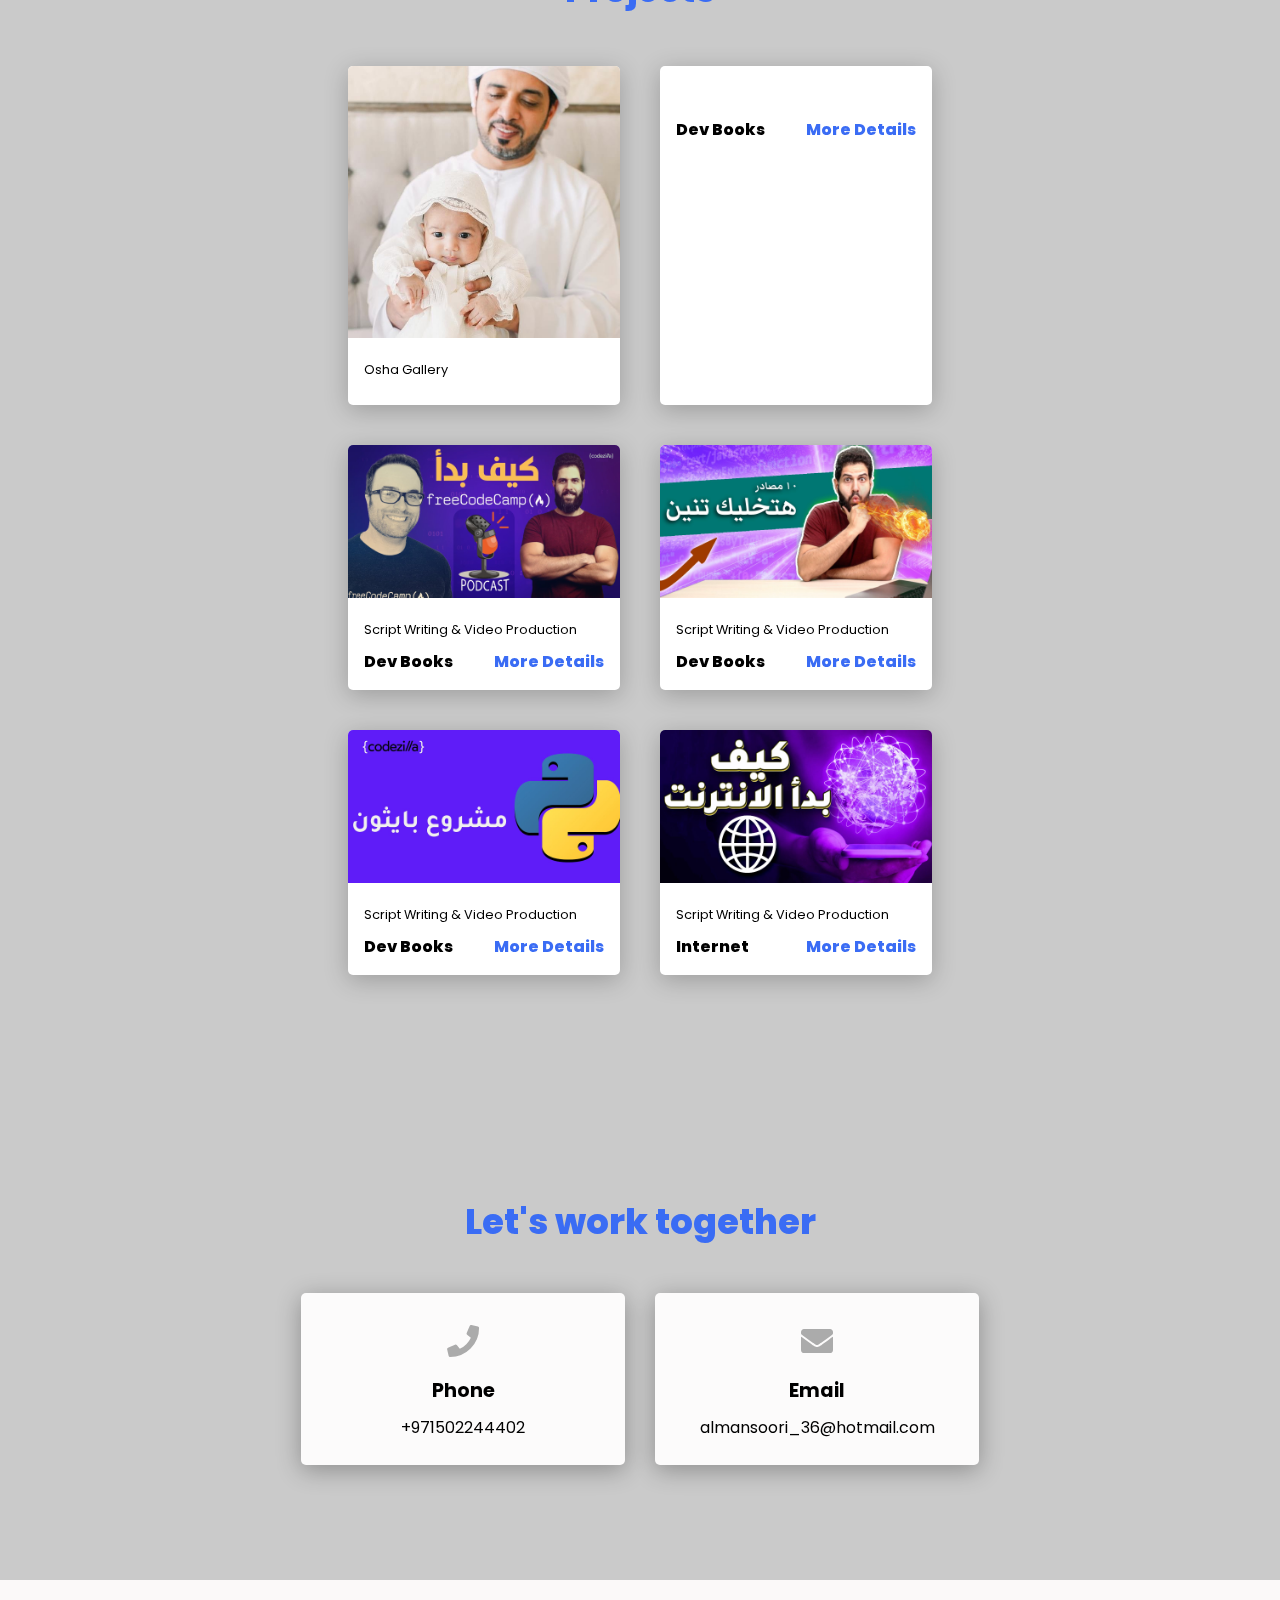
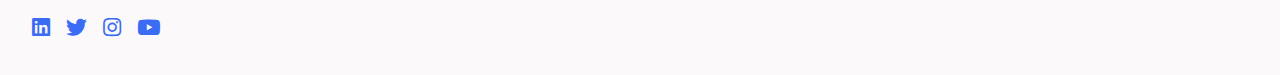
==== commit 7c3f1d0e: "Update index.html" ====
--- a/index.html
+++ b/index.html
@@ -179,7 +179,7 @@
     
     <footer class="footer">
 
-        <p class="footer-title">Copyrights @ <span>Eid AlMansoori</span></p>
+        
         <div class="social-icons">
             <a href="#"><i class="fab fa-linkedin"></i></a>
             <a href="#"><i class="fab fa-twitter"></i></a>
--- a/style.css
+++ b/style.css
@@ -144,7 +144,7 @@
 }
 
 .card {
-    background-color: rgba(252, 251, 251, 0.482);
+    background-color: rgb(252, 251, 251);
     width: 20.25em;
     box-shadow: 0 5px 25px rgba(1 1 1 / 30%);
     border-radius: 5px;
@@ -180,16 +180,13 @@
     margin: 10px;
 }
 
-.projects {
-    background-color:rgba(12, 12, 12, 0.272);
-}
 
 .projects .content{
     margin-top: 30px;
 }
 
 .project-card {
-    background-color: #e5e5ec;
+    background-color: #ffffff;
     box-shadow: 0 5px 25px rgba(1, 1, 1, 0.228);
     
     min-height: 14em;
@@ -245,9 +242,7 @@
     color: #000000;
 }
 
-.contact{
-    background-color: rgba(0, 0, 0, 0.268);
-}
+
 .contact .icon{
     font-size: 4;
 }
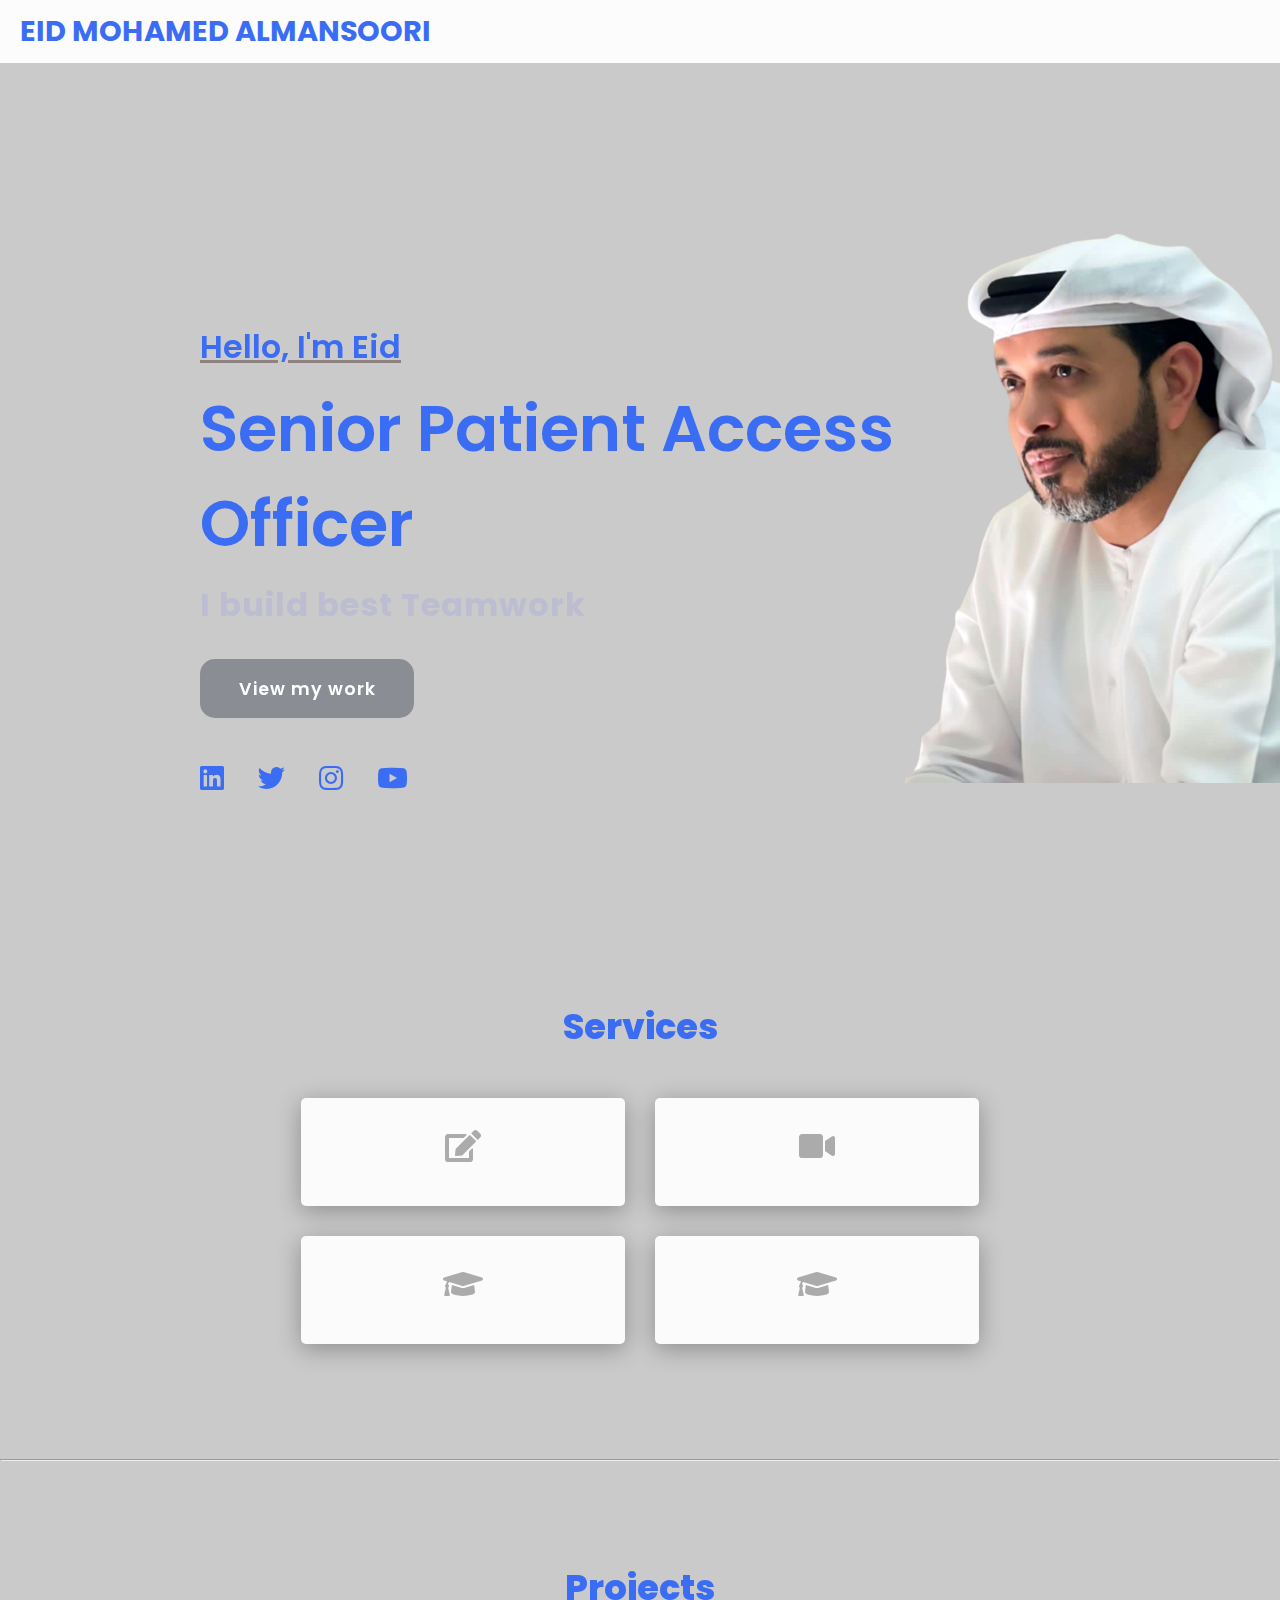
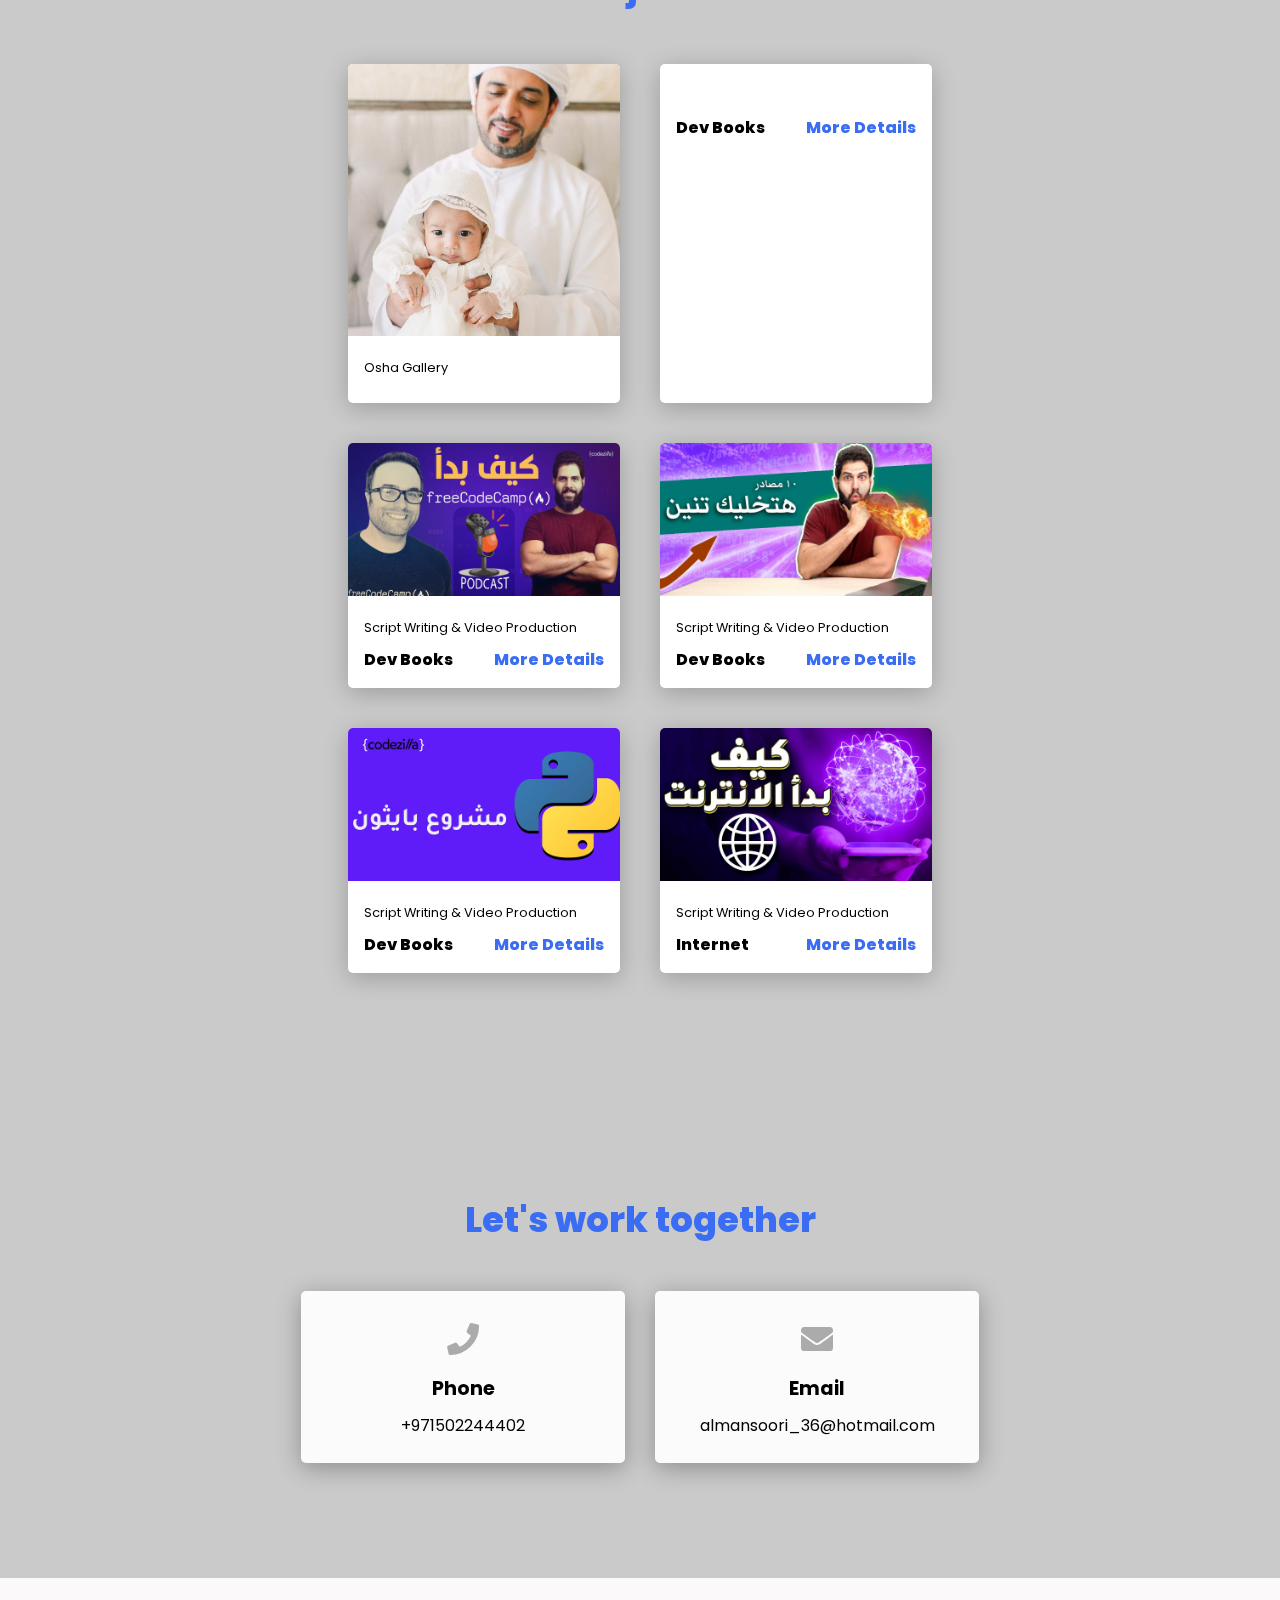
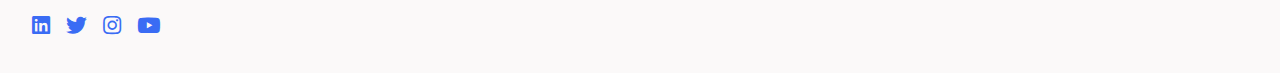
==== commit d626d7d5: "a" ====
--- a/index.html
+++ b/index.html
@@ -31,7 +31,7 @@
         </div>
     </section>
     
-    <hr>
+
 
     <section class="cards" id="services">
         <h2 class="title">Services</h2>
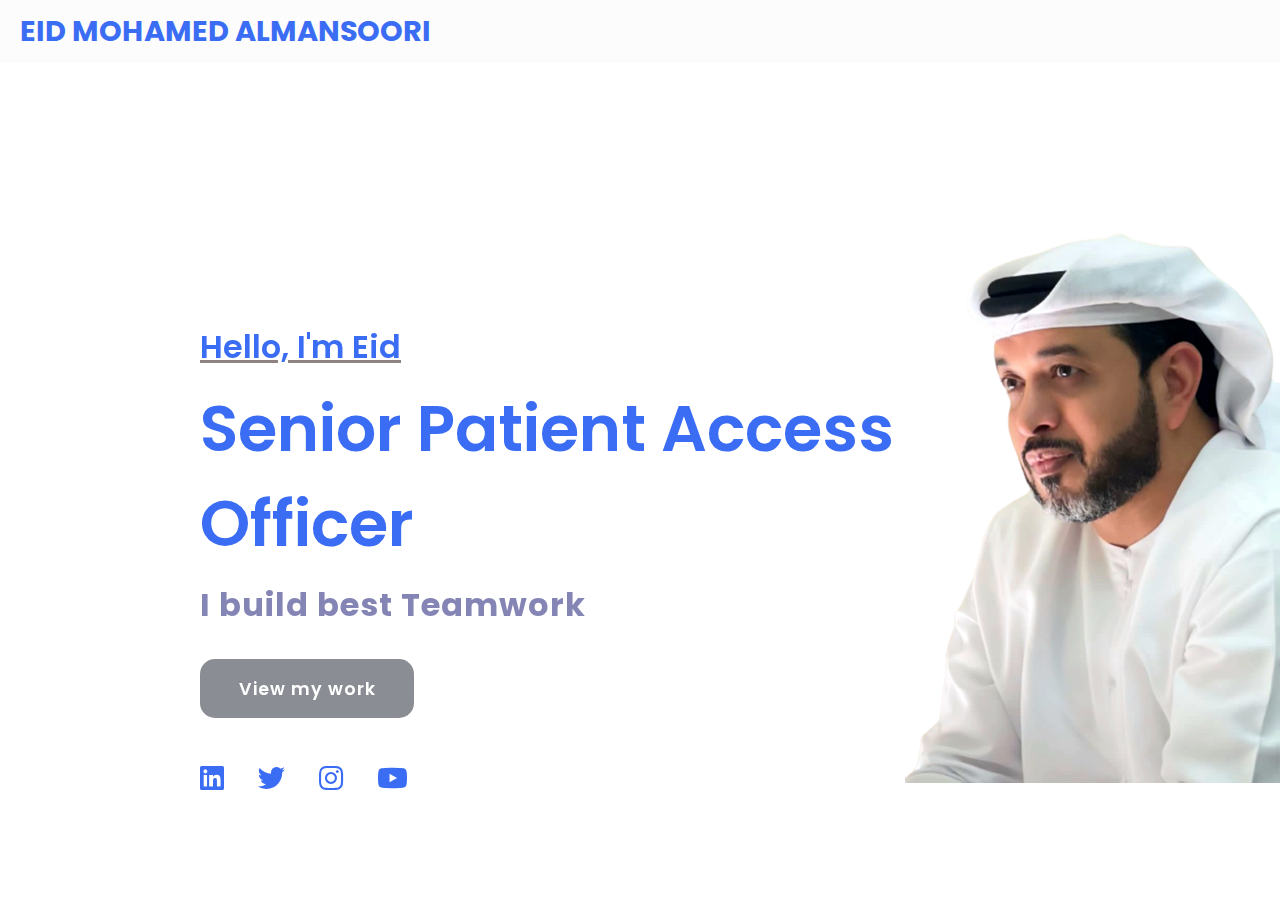
==== commit c4086e26: "0" ====
--- a/index.html
+++ b/index.html
@@ -22,6 +22,9 @@
             <h2>Hello, I'm Eid<br><span>Senior Patient Access Officer</span></h2>
             <h3>I build best Teamwork</h3>
             <a href="#projects" class="main-btn">View my work</a>
+            
+             
+        
             <div class="social-icons">
                 <a href="#"><i class="fab fa-linkedin"></i></a>
                 <a href="Galary.html"><i class="fab fa-twitter"></i></a>
@@ -33,161 +36,6 @@
     
 
 
-    <section class="cards" id="services">
-        <h2 class="title">Services</h2>
-        <div class="content">
-            <div class="card">
-                <div class="icon">
-                    <i class="fas fa-edit"></i>
-                </div>
-                <div class="info">
-                    <h3></h3>
-                    <p></p>
-                </div>
-            </div>
-            <div class="card">
-                <div class="icon">
-                    <i class="fas fa-video"></i>
-                </div>
-                <div class="info">
-                    <h3></h3>
-                    <p></p>
-                </div>
-            </div>
-            <div class="card">
-                <div class="icon">
-                    <i class="fas fa-graduation-cap"></i>
-                </div>
-                <div class="info">
-                    <h3></h3>
-                    <p></p>
-                </div>
-            </div>
-            <div class="card">
-                <div class="icon">
-                    <i class="fas fa-graduation-cap"></i>
-                </div>
-                <div class="info">
-                    <h3></h3>
-                    <p></p>
-                    
-                </div>
-        </div>
-    </section>
-<hr>
-    <section class="projects" id="projects">
-        <h2 class="title">Projects</h2>
-        <div class="content">
-            <div class="project-card">
-                <div class="project-image">
-                    <img src="images/Eid.jpg" />
-                </div>
-                <div class="project-info">
-                    <p class="project-category">Osha Gallery</p>
-                    <strong class="project-title">
-                        <span></span>
-                      
-                    </strong>
-                </div>
-            </div>
-            <div class="project-card">
-                <div class="project-image">
-                    <img src="" />
-                </div>
-                <div class="project-info">
-                    <p class="project-category"></p>
-                    <strong class="project-title">
-                        <span>Dev Books</span>
-                        <a href="#" class="more-details">More details</a>
-                    </strong>
-                </div>
-            </div>
-            <div class="project-card">
-                <div class="project-image">
-                    <img src="images/work3.jpg" />
-                </div>
-                <div class="project-info">
-                    <p class="project-category">Script Writing & Video Production</p>
-                    <strong class="project-title">
-                        <span>Dev Books</span>
-                        <a href="#" class="more-details">More details</a>
-                    </strong>
-                </div>
-            </div>
-            <div class="project-card">
-                <div class="project-image">
-                    <img src="images/work4.jpg" />
-                </div>
-                <div class="project-info">
-                    <p class="project-category">Script Writing & Video Production</p>
-                    <strong class="project-title">
-                        <span>Dev Books</span>
-                        <a href="#" class="more-details">More details</a>
-                    </strong>
-                </div>
-            </div>
-            <div class="project-card">
-                <div class="project-image">
-                    <img src="images/work5.jpg" />
-                </div>
-                <div class="project-info">
-                    <p class="project-category">Script Writing & Video Production</p>
-                    <strong class="project-title">
-                        <span>Dev Books</span>
-                        <a href="#" class="more-details">More details</a>
-                    </strong>
-                </div>
-            </div>
-            <div class="project-card">
-                <div class="project-image">
-                    <img src="images/work6.jpg" />
-                </div>
-                <div class="project-info">
-                    <p class="project-category">Script Writing & Video Production</p>
-                    <strong class="project-title">
-                        <span>Internet</span>
-                        <a href="#" class="more-details">More details</a>
-                    </strong>
-                </div>
-            </div>
-        </div>
-    </section>
-
-    <section class="cards contact" id="contact">
-        <h2 class="title">Let's work together</h2>
-        <div class="content">
-            <div class="card">
-                <div class="icon">
-                    <i class="fas fa-phone"></i>
-                </div>
-                <div class="info">
-                    <h3>Phone</h3>
-                    <p>+971502244402</p>
-                </div>
-            </div>
-            <div class="card">
-                <div class="icon">
-                    <i class="fas fa-envelope"></i>
-                </div>
-                <div class="info">
-                    <h3>Email</h3>
-                    <p>almansoori_36@hotmail.com</p>
-                </div>
-            </div>
-        </div>
-    </section>
-    
-    <footer class="footer">
-
-        
-        <div class="social-icons">
-            <a href="#"><i class="fab fa-linkedin"></i></a>
-            <a href="#"><i class="fab fa-twitter"></i></a>
-            <a href="#"><i class="fab fa-instagram"></i></a>
-            <a href="#"><i class="fab fa-youtube"></i></a>
-        </div>
-        
-    </footer>
 
 </body>
 </html>--- a/style.css
+++ b/style.css
@@ -55,11 +55,19 @@
 
     
 }
+img{
+    
+    width: 200px;
+    clip-path: circle();
+    pointer-events: fill;
+}
+
 body{
     background: url(images/image.png) no-repeat;
     background-position: right;
     background-attachment: fixed;
-    background-color: rgba(0, 0, 0, 0.209);
+    background-color: rgba(255, 255, 255, 0.417);
+    
 
 }
 .main {
@@ -87,7 +95,7 @@
 }
 
 .main h3 {
-    color: #bdbdd1;
+    color: #33338398;
     font-size: 2em;
     font-weight: 700;
     letter-spacing: 1px;
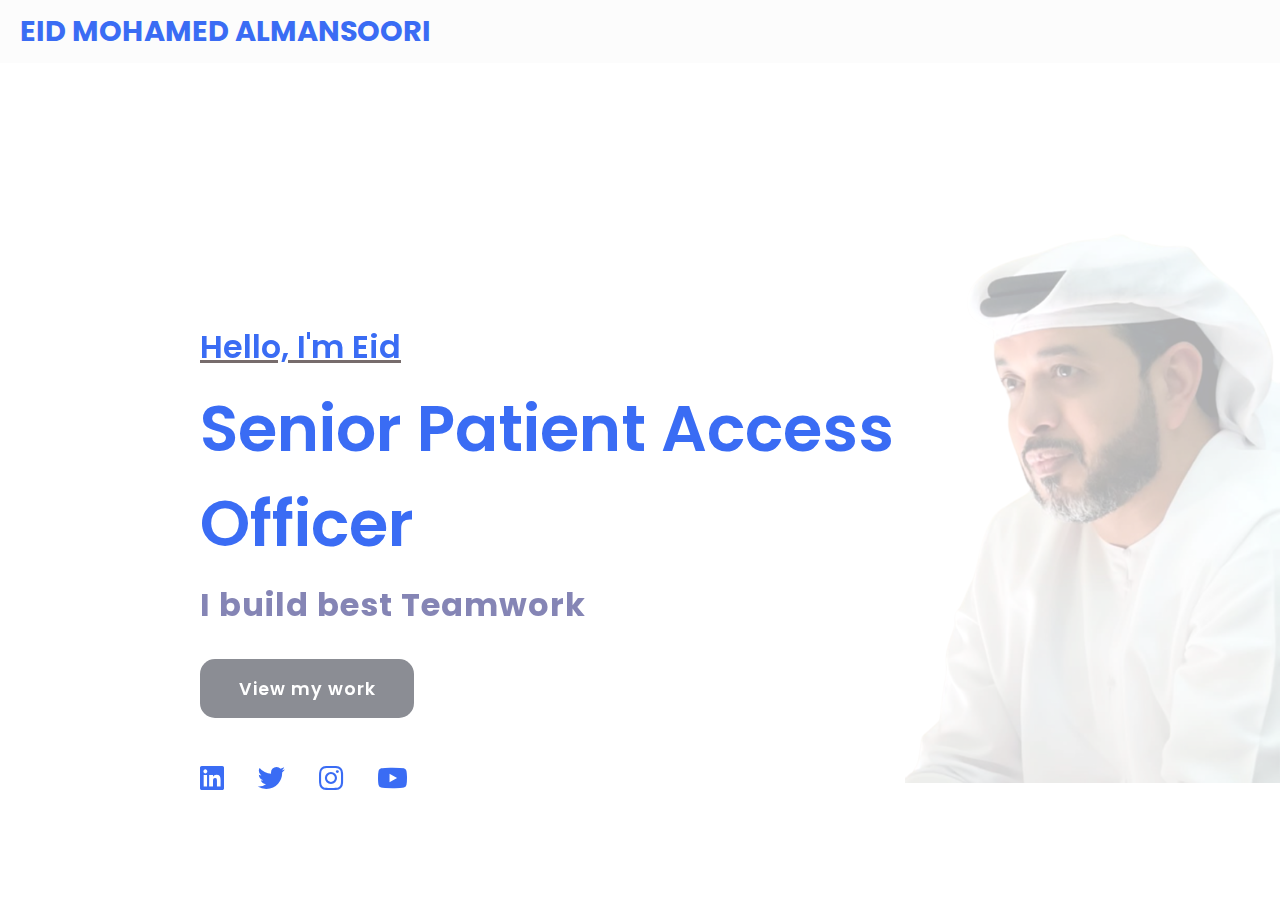
==== commit f19c0642: "a" ====
--- a/index.html
+++ b/index.html
@@ -21,7 +21,7 @@
         <div>
             <h2>Hello, I'm Eid<br><span>Senior Patient Access Officer</span></h2>
             <h3>I build best Teamwork</h3>
-            <a href="#projects" class="main-btn">View my work</a>
+            <a href=eid.html     class="main-btn">View my work</a>
             
              
         
--- a/style.css
+++ b/style.css
@@ -66,8 +66,7 @@
     background: url(images/image.png) no-repeat;
     background-position: right;
     background-attachment: fixed;
-    background-color: rgba(255, 255, 255, 0.417);
-    
+    background-color: rgb(255, 255, 255);
 
 }
 .main {
@@ -75,6 +74,7 @@
     min-height: 100vh;
     display: flex;
     align-items: flex-end;
+    background-color: #ffffffb0;
 
 }
 
@@ -83,7 +83,7 @@
     font-size: 2em;
     font-weight: 600;
     text-decoration-line: underline;
-    text-decoration-color: rgb(142, 130, 130);
+    text-decoration-color: rgb(119, 108, 108);
 }
 
 .main h2 span {
